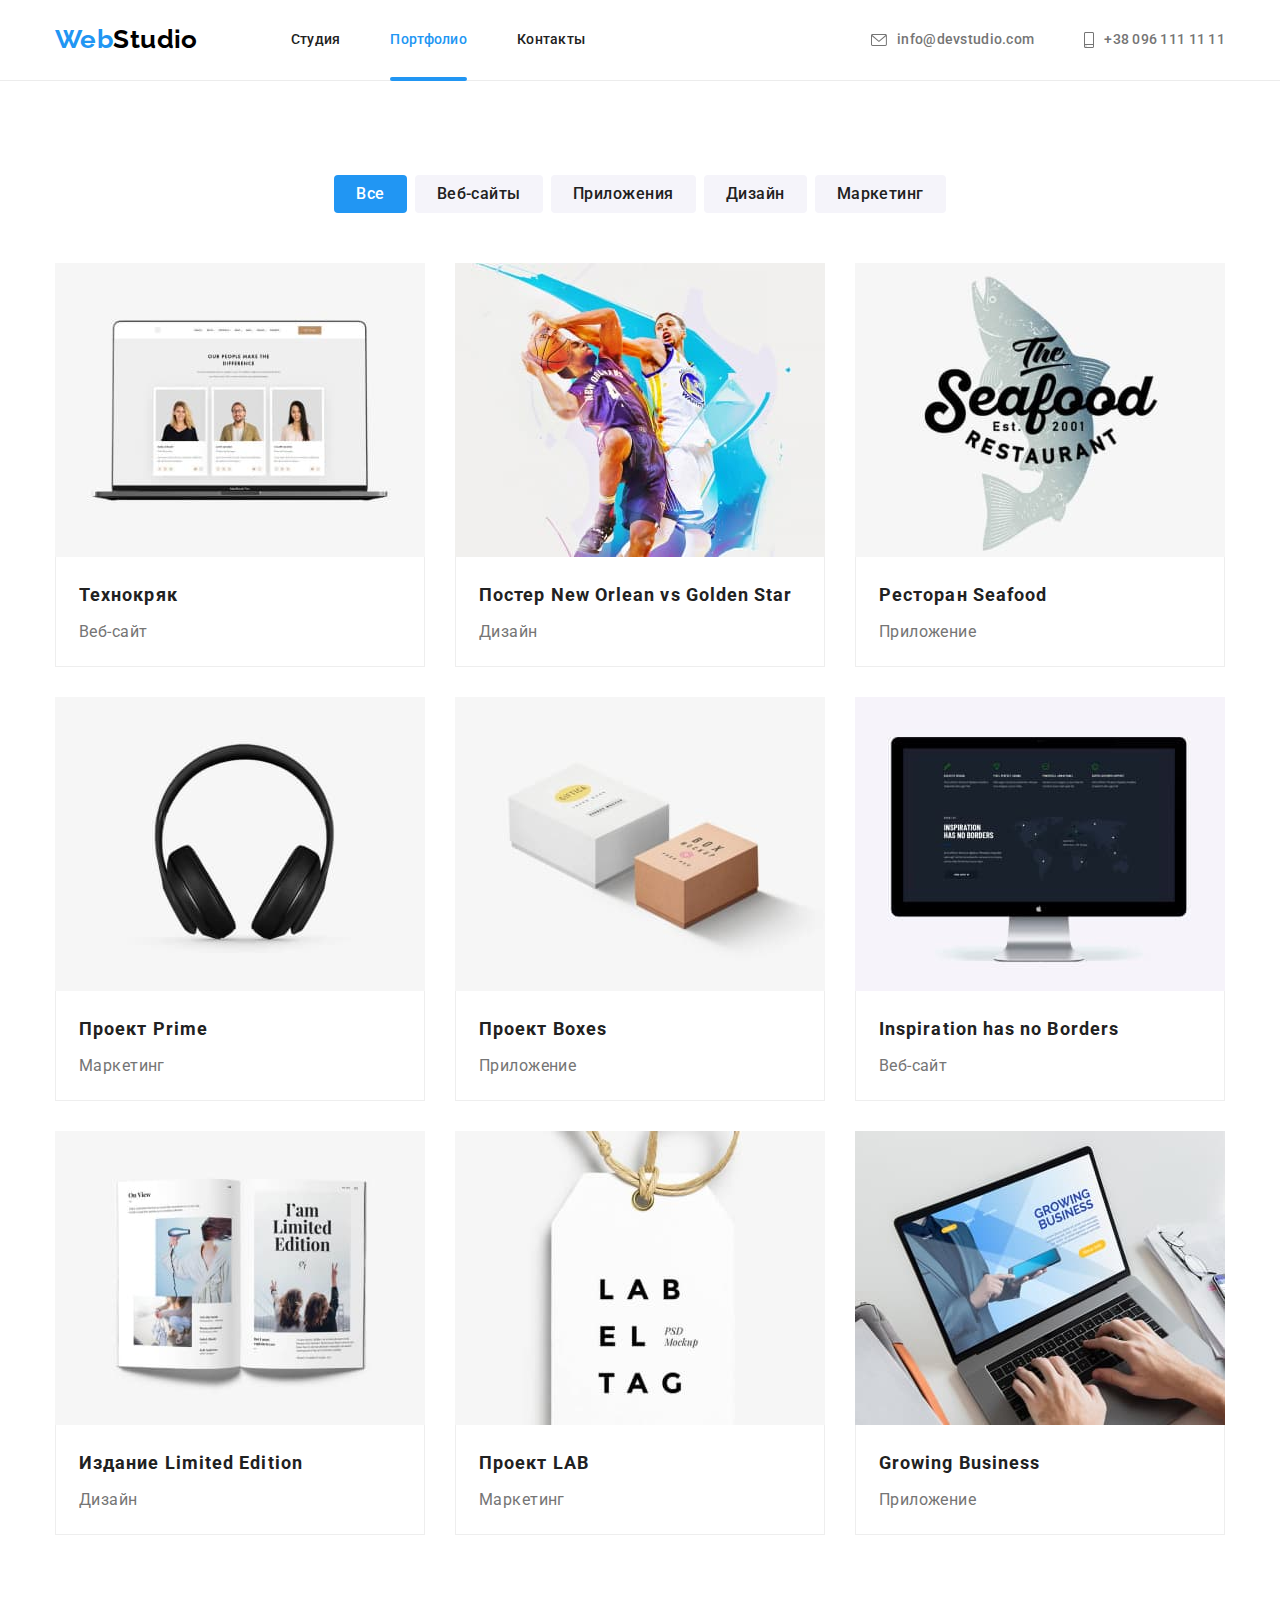
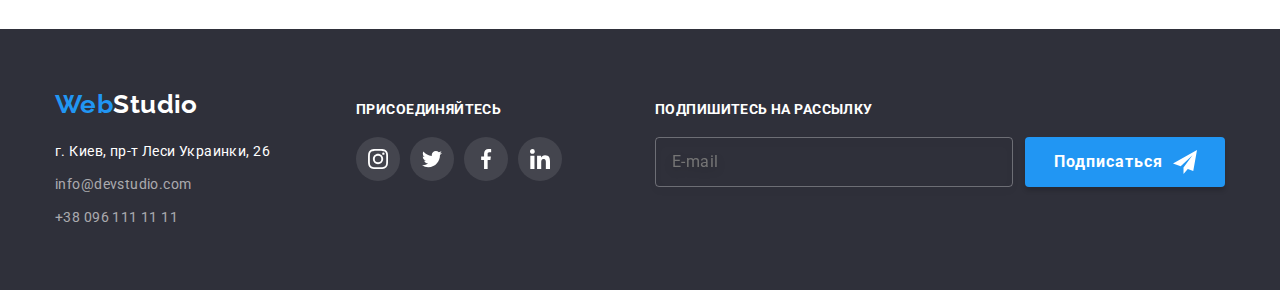
==== portfolio.html @ be706dfa "Initial commit" ====
<!DOCTYPE html>
<html lang="ru">
  <head>
    <meta charset="UTF-8" />
    <meta http-equiv="X-UA-Compatible" content="IE=edge" />
    <meta name="viewport" content="width=device-width, initial-scale=1.0" />
    <title>Портфолио</title>
    <link
      rel="stylesheet"
      href="https://fonts.googleapis.com/css2?family=Raleway:wght@700&family=Roboto:wght@400;500;700;900&display=swap"
    />
    <link
      rel="stylesheet"
      href="https://cdnjs.cloudflare.com/ajax/libs/modern-normalize/1.1.0/modern-normalize.min.css"
    />
    <link rel="stylesheet" href="./css/styles.css" />
  </head>

  <body>
    <header class="page-header">
      <div class="container">
        <nav>
          <a class="logo link" href="./index.html"
            >Web<span class="accent">Studio</span></a
          >
          <ul class="site-nav list">
            <li class="item">
              <a class="link" href="./index.html">Студия</a>
            </li>
            <li class="item">
              <a class="link current" href="./portfolio.html">Портфолио</a>
            </li>
            <li class="item">
              <a class="link" href="">Контакты</a>
            </li>
          </ul>
        </nav>
        <ul class="auth-nav list">
          <li class="item">
            <a class="link" href="mailto:info@devstudio.com">
              <svg class="icon-envelope" width="16" height="12">
                <use href="./images/sprite.svg#icon-envelope"></use>
              </svg>
              info@devstudio.com
            </a>
          </li>
          <li class="item">
            <a class="link" href="tel:+380961111111">
              <svg class="icon-smartphone" width="10" height="16">
                <use href="./images/sprite.svg#icon-smartphone"></use>
              </svg>
              +38 096 111 11 11
            </a>
          </li>
        </ul>
      </div>
    </header>

    <main class="portfolio">
      <section class="section">
        <div class="container">
          <h1 class="visually-hidden">Наши работы</h1>
          <ul class="portfolio-nav list">
            <li class="item">
              <button class="portfolio-nav-button see" type="button">
                Все
              </button>
            </li>
            <li class="item">
              <button class="portfolio-nav-button" type="button">
                Веб-сайты
              </button>
            </li>
            <li class="item">
              <button class="portfolio-nav-button" type="button">
                Приложения
              </button>
            </li>
            <li class="item">
              <button class="portfolio-nav-button" type="button">Дизайн</button>
            </li>
            <li class="item">
              <button class="portfolio-nav-button" type="button">
                Маркетинг
              </button>
            </li>
          </ul>
          <ul class="works list">
            <li class="item">
              <a class="link" href="">
                <div class="works-thumb">
                  <img
                    src="./images/img3.1.jpg"
                    alt="изображение макбука с красиво оформленным веб-сайтом на экране"
                    width="370"
                  />
                  <p class="works-overlay">
                    Ресурс предлагает комплексные предложения с разным уровнем
                    функционала и сервисов. Все это позволит посетителю получить
                    исчерпывающие сведения о компании или частном лице.
                  </p>
                </div>
                <div class="signature">
                  <h3 class="title">Технокряк</h3>
                  <p class="kind-of">Веб-сайт</p>
                </div>
              </a>
            </li>
            <li class="item">
              <a class="link" href="">
                <div class="works-thumb">
                  <img
                    src="./images/img3.2.jpg"
                    alt="изображение постера с баскетболистами, которые в прыжке борются за мяч"
                    width="370"
                  />
                  <p class="works-overlay">
                    Ресурс предлагает комплексные предложения с разным уровнем
                    функционала и сервисов. Все это позволит посетителю получить
                    исчерпывающие сведения о компании или частном лице.
                  </p>
                </div>
                <div class="signature">
                  <h3 class="title">Постер New Orlean vs Golden Star</h3>
                  <p class="kind-of">Дизайн</p>
                </div>
              </a>
            </li>
            <li class="item">
              <a class="link" href="">
                <div class="works-thumb">
                  <img
                    src="./images/img3.3.jpg"
                    alt="изображение красивой надписи c названием ресторана на фоне большой рыбы"
                    width="370"
                  />
                  <p class="works-overlay">
                    Ресурс предлагает комплексные предложения с разным уровнем
                    функционала и сервисов. Все это позволит посетителю получить
                    исчерпывающие сведения о компании или частном лице.
                  </p>
                </div>
                <div class="signature">
                  <h3 class="title">Ресторан Seafood</h3>
                  <p class="kind-of">Приложение</p>
                </div>
              </a>
            </li>
            <li class="item">
              <a class="link" href="">
                <div class="works-thumb">
                  <img
                    src="./images/img3.4.jpg"
                    alt="изображение наушников закрытого типа"
                    width="370"
                  />
                  <p class="works-overlay">
                    Ресурс предлагает комплексные предложения с разным уровнем
                    функционала и сервисов. Все это позволит посетителю получить
                    исчерпывающие сведения о компании или частном лице.
                  </p>
                </div>
                <div class="signature">
                  <h3 class="title">Проект Prime</h3>
                  <p class="kind-of">Маркетинг</p>
                </div>
              </a>
            </li>
            <li class="item">
              <a class="link" href="">
                <div class="works-thumb">
                  <img
                    src="./images/img3.5.jpg"
                    alt="изображение двух картонных коробок разной формы и цвета"
                    width="370"
                  />
                  <p class="works-overlay">
                    Ресурс предлагает комплексные предложения с разным уровнем
                    функционала и сервисов. Все это позволит посетителю получить
                    исчерпывающие сведения о компании или частном лице.
                  </p>
                </div>
                <div class="signature">
                  <h3 class="title">Проект Boxes</h3>
                  <p class="kind-of">Приложение</p>
                </div>
              </a>
            </li>
            <li class="item">
              <a class="link" href="">
                <div class="works-thumb">
                  <img
                    src="./images/img3.6.jpg"
                    alt="изображение красиво оформленного сайта на экране эппл ай мак"
                    width="370"
                  />
                  <p class="works-overlay">
                    Ресурс предлагает комплексные предложения с разным уровнем
                    функционала и сервисов. Все это позволит посетителю получить
                    исчерпывающие сведения о компании или частном лице.
                  </p>
                </div>
                <div class="signature">
                  <h3 class="title">Inspiration has no Borders</h3>
                  <p class="kind-of">Веб-сайт</p>
                </div>
              </a>
            </li>
            <li class="item">
              <a class="link" href="">
                <div class="works-thumb">
                  <img
                    src="./images/img3.7.jpg"
                    alt="изображение красиво свёрстанного журнала в развороте, с фотогравиями и статьями"
                    width="370"
                  />
                  <p class="works-overlay">
                    Ресурс предлагает комплексные предложения с разным уровнем
                    функционала и сервисов. Все это позволит посетителю получить
                    исчерпывающие сведения о компании или частном лице.
                  </p>
                </div>
                <div class="signature">
                  <h3 class="title">Издание Limited Edition</h3>
                  <p class="kind-of">Дизайн</p>
                </div>
              </a>
            </li>
            <li class="item">
              <a class="link" href="">
                <div class="works-thumb">
                  <img
                    src="./images/img3.8.jpg"
                    alt="изображение бирки с надписью на английском Лаб эль таг"
                    width="370"
                  />
                  <p class="works-overlay">
                    Ресурс предлагает комплексные предложения с разным уровнем
                    функционала и сервисов. Все это позволит посетителю получить
                    исчерпывающие сведения о компании или частном лице.
                  </p>
                </div>
                <div class="signature">
                  <h3 class="title">Проект LAB</h3>
                  <p class="kind-of">Маркетинг</p>
                </div>
              </a>
            </li>
            <li class="item">
              <a class="link" href="">
                <div class="works-thumb">
                  <img
                    src="./images/img3.9.jpg"
                    alt="изображение экрана ноутбука на котором открыт сайт приложения. Название которого на английском-Гроувин бизнесс"
                    width="370"
                  />
                  <p class="works-overlay">
                    Ресурс предлагает комплексные предложения с разным уровнем
                    функционала и сервисов. Все это позволит посетителю получить
                    исчерпывающие сведения о компании или частном лице.
                  </p>
                </div>
                <div class="signature">
                  <h3 class="title">Growing Business</h3>
                  <p class="kind-of">Приложение</p>
                </div>
              </a>
            </li>
          </ul>
        </div>
      </section>
    </main>

    <footer class="page-footer">
      <div class="container">
        <div class="footer-adress-container">
          <a class="logo link" href="./index.html"
            >Web<span class="accent">Studio</span></a
          >
          <address>
            <ul class="list address-links">
              <li class="item">
                <a
                  class="link googlmaps"
                  href="https://goo.gl/maps/piqngm7oDQpEDh6u6"
                  target="_blank"
                  rel="noopener nofollow noreferrer"
                  >г. Киев, пр-т Леси Украинки, 26</a
                >
              </li>
              <li class="item">
                <a class="link contacts" href="mailto:info@devstudio.com"
                  >info@devstudio.com</a
                >
              </li>
              <li class="item">
                <a class="link contacts" href="tel:+380961111111"
                  >+38 096 111 11 11</a
                >
              </li>
            </ul>
          </address>
        </div>
        <div class="footer-join-container">
          <h2 class="title">присоединяйтесь</h2>
          <ul class="social-link list">
            <li>
              <a class="link" href="#" aria-label="instagramm link">
                <svg class="icon" width="20" height="20">
                  <use href="./images/sprite.svg#icon-instagram"></use>
                </svg>
              </a>
            </li>
            <li>
              <a class="link" href="#" aria-label="twitter-link">
                <svg class="icon" width="20" height="20">
                  <use href="./images/sprite.svg#icon-twitter"></use>
                </svg>
              </a>
            </li>
            <li>
              <a class="link" href="#" aria-label="facebook link">
                <svg class="icon" width="20" height="20">
                  <use href="./images/sprite.svg#icon-facebook"></use>
                </svg>
              </a>
            </li>
            <li>
              <a class="link" href="#" aria-label="linkedin link">
                <svg class="icon" width="20" height="20">
                  <use href="./images/sprite.svg#icon-linkedin"></use>
                </svg>
              </a>
            </li>
          </ul>
        </div>
        <form class="footer-subscribe-form js-subscribe-form">
          <label class="form-label">
            <input
              class="form-input"
              type="email"
              name="mail"
              placeholder="E-mail"
              autocomplete="on"
            />Подпишитесь на рассылку</label
          >

          <button class="footer-subscribe-button" type="submit">
            Подписаться
            <svg class="icon" width="24" height="24">
              <use href="./images/sprite.svg#icon-send"></use>
            </svg>
          </button>
        </form>
      </div>
    </footer>
  </body>
</html>
---- css/styles.css ----
:root {
  --animation-works-overlay: transform 250ms cubic-bezier(0.4, 0, 0.2, 1),
    opacity 250ms cubic-bezier(0.4, 0, 0.2, 1);
  --transition-duration: 250ms;
  --transition-duration-modal: 950ms;
  --transition-timing-function: cubic-bezier(0.4, 0, 0.2, 1);

  --primary-bg-color: #ffffff;
  --footer-bg-color: #2f303a;
  --footer-logo-accent-color: #ffffff;
  --footer-social-link-color: rgba(255, 255, 255, 0.1);
  --advantages-icon-bg-color: #f5f4fa;
  --section-team-bg-color: #f5f4fa;
  --hero-bg-color: #2f303a;
  --hero-title-color: #ffffff;
  --button-active-text-color: #ffffff;
  --primary-text-color: #757575;
  --title-text-color: #212121;
  --accent-blue-color: #2196f3;
  --accent-black-color: #000000;
  --address-links-color: rgba(255, 255, 255, 0.6);
  --portfolio-button-bg-color: #f5f4fa;
  --header-border-color: #ececec;
  --signature-works-border-color: #eeeeee;
  --icon-color: #afb1b8;
  --backdrop-bg-color: rgba(0, 0, 0, 0.2);
  --works-overlay-bg-color: rgba(33, 150, 243, 0.9);
  --placeholder-color: rgba(117, 117, 117, 0.5);
}

html {
  box-sizing: border-box;
}

h1,
h2,
h3,
h4,
h5,
h6,
p {
  margin-top: 0px;
}

p {
  margin-bottom: 0px;
}

.list {
  padding: 0px;
  margin: 0px;

  list-style: none;
}

.link {
  text-decoration: none;
  color: inherit;
}

img {
  display: block;
  max-width: 100%;
  height: auto;
}

address {
  font-style: normal;
}

body {
  background-color: var(--primary-bg-color);
  color: var(--primary-text-color);

  font-family: "Roboto", sans-serif;
  font-size: 14px;
  line-height: 1.71;
  letter-spacing: 0.03em;
}

.section {
  padding-top: 94px;
  padding-bottom: 94px;
}

button {
  font: inherit;
  border: none;

  cursor: pointer;
}

.visually-hidden {
  position: absolute;
  width: 1px;
  height: 1px;
  margin: -1px;
  border: 0;
  padding: 0;
  white-space: nowrap;
  clip-path: inset(100%);
  clip: rect(0 0 0 0);
  overflow: hidden;
}

.container {
  width: 1200px;
  padding: 0px 15px;
  margin-left: auto;
  margin-right: auto;
}

.page-header {
  width: 100%;
  background-color: var(--primary-bg-color);
  border-bottom: 1px solid var(--header-border-color);
}

.page-header .container {
  display: flex;
  align-items: center;
  justify-content: space-between;
}

.page-header nav {
  display: flex;
  align-items: center;
}

.logo {
  color: var(--accent-blue-color);
  font-family: "Raleway", sans-serif;
  font-weight: 700;
  font-size: 26px;
  line-height: 1.2;
}

.page-header .logo {
  margin-right: 93px;
  padding-top: 24px;
  padding-bottom: 25px;
}

.page-header .logo .accent {
  color: var(--accent-black-color);
}

.page-header .site-nav {
  display: flex;
}

.site-nav .item + .item {
  margin-left: 50px;
}

.site-nav .link,
.auth-nav .link {
  padding-top: 32px;
  padding-bottom: 32px;

  color: var(--title-text-color);
  font-weight: 500;
  line-height: 1.14;
  letter-spacing: 0.02em;

  transition-property: color;
  transition-duration: var(--transition-duration);
  transition-timing-function: var(--transition-timing-function);
}

.site-nav .link:hover,
.site-nav .link:focus,
.auth-nav .link:hover,
.auth-nav .link:focus {
  color: var(--accent-blue-color);
}

.site-nav .link.current {
  position: relative;

  color: var(--accent-blue-color);
}

.site-nav .link.current::after {
  content: "";

  position: absolute;

  display: block;
  width: 100%;
  height: 4px;
  bottom: -1px;

  border-radius: 2px;
  background-color: var(--accent-blue-color);

  transform: translateY(1px);
}
.auth-nav {
  display: flex;
}

.auth-nav .item + .item {
  margin-left: 50px;
}

.auth-nav .link {
  display: flex;
  gap: 10px;
  align-items: center;
  color: var(--primary-text-color);
}

.auth-nav .icon-envelope,
.auth-nav .icon-smartphone {
  fill: currentColor;
}

.page-footer {
  padding: 60px 0px;

  background-color: var(--footer-bg-color);
}

.page-footer .container {
  position: relative;
  display: flex;
}

.footer-adress-container {
  width: 231px;
  margin-right: 70px;
}

.page-footer .logo {
  display: inline-block;
  margin-bottom: 20px;
}

.page-footer .logo .accent {
  color: var(--footer-logo-accent-color);
}

.address-links .link {
  color: var(--address-links-color);
  font-style: normal;

  transition-property: color;
  transition-duration: var(--transition-duration);
  transition-timing-function: var(--transition-timing-function);
}

.link.contacts:hover,
.link.contacts:focus {
  color: var(--accent-blue-color);
}

.address-links .item + .item {
  margin-top: 9px;
}

.link.googlmaps {
  color: var(--footer-logo-accent-color);
}

.footer-join-container .title {
  margin-top: 12px;
  margin-bottom: 20px;

  font-size: 14px;
  line-height: calc(16 / 14);
  text-transform: uppercase;

  color: var(--footer-logo-accent-color);
}
.footer-join-container .social-link {
  display: flex;
  gap: 10px;
}

.footer-join-container .link {
  background-color: var(--footer-social-link-color);

  transition-property: background-color;
  transition-duration: var(--transition-duration);
  transition-timing-function: var(--transition-timing-function);
}

.footer-join-container .link:hover,
.footer-join-container .link:focus {
  background: var(--accent-blue-color);
}

.footer-join-container .link .icon {
  fill: var(--footer-logo-accent-color);
}

.footer-subscribe-form {
  position: absolute;
  top: 12px;
  right: 15px;

  display: flex;
  width: 570px;
  height: 86px;
}

.footer-subscribe-form .form-label {
  position: absolute;
  bottom: 0;
  left: 0;

  display: flex;
  flex-direction: column-reverse;
  gap: 20px;

  width: 358px;

  font-weight: 700;
  font-size: 14px;
  line-height: calc(16 / 14);
  text-transform: uppercase;

  color: var(--primary-bg-color);
}

.footer-subscribe-form .form-input {
  padding-top: 14px;
  padding-bottom: 14px;
  padding-left: 16px;

  display: block;

  font-size: 16px;
  line-height: calc(20 / 16);
  letter-spacing: 0.03em;
  color: rgba(255, 255, 255, 0.6);
  background: transparent;
  border: 1px solid rgba(255, 255, 255, 0.3);
  filter: drop-shadow(0px 4px 4px rgba(0, 0, 0, 0.15));
  border-radius: 4px;
}

.footer-subscribe-button {
  position: absolute;
  bottom: 0;
  right: 0;

  padding-top: 10px;
  padding-bottom: 10px;
  padding-left: 29px;
  padding-right: 62px;
  min-width: 200px;
  min-height: 50px;

  font-weight: 700;
  font-size: 16px;
  line-height: calc(30 / 16);
  letter-spacing: 0.06em;

  color: var(--primary-bg-color);
  background: var(--accent-blue-color);
  box-shadow: 0px 4px 4px rgba(0, 0, 0, 0.15);
  border-radius: 4px;
}

.footer-subscribe-button .icon {
  position: absolute;
  top: 13px;
  right: 28px;
}

.hero {
  max-width: 1600px;
  margin-left: auto;
  margin-right: auto;
  padding-top: 200px;
  padding-bottom: 200px;

  background-color: var(--hero-bg-color);
  background-image: linear-gradient(
      rgba(47, 48, 58, 0.4),
      rgba(47, 48, 58, 0.4)
    ),
    url(../images/Img-bg-hero.jpg);
  background-repeat: no-repeat;
  background-size: cover;
  background-position: center;
}

.hero-title {
  width: 696px;
  margin: 0px auto 30px;

  color: var(--hero-title-color);
  font-weight: 900;
  font-size: 44px;
  line-height: 1.36;
  text-align: center;
  letter-spacing: 0.06em;
  text-transform: uppercase;
}

.hero-button {
  display: block;
  border-radius: 4px;
  padding: 10px 32px;
  margin: 0px auto 0px;
  min-width: 200px;

  background: var(--accent-blue-color);
  color: var(--button-active-text-color);
  font-weight: 700;
  font-size: 16px;
  line-height: 1.88;
  letter-spacing: 0.06em;

  box-shadow: 0px 4px 4px rgba(0, 0, 0, 0.15);
}

.hero-backdrop {
  z-index: 11;
  position: fixed;
  top: 0;
  left: 0;
  width: 100%;
  height: 100%;

  background-color: var(--backdrop-bg-color);

  transition-property: background-color, opacity, visibility;
  transition-duration: var(--transition-duration-modal);
  transition-timing-function: var(--transition-timing-function);
}

.hero-backdrop.is-hidden {
  opacity: 0;
  visibility: hidden;
  pointer-events: none;
}

.hero-modal {
  position: absolute;
  top: 50%;
  left: 50%;

  width: 528px;
  height: 581px;

  background-color: var(--primary-bg-color);
  box-shadow: 0px 1px 3px rgba(0, 0, 0, 0.12), 0px 1px 1px rgba(0, 0, 0, 0.14),
    0px 2px 1px rgba(0, 0, 0, 0.2);
  border-radius: 4px;

  transform: translate(-50%, -50%) scale(1) rotate(0);
  transition-property: transform, background-color;
  transition-duration: var(--transition-duration-modal);
  transition-timing-function: var(--transition-timing-function);
}

.hero-backdrop.is-hidden .hero-modal {
  background-color: transparent;
  transform: translate(-50%, -50%) scale(0.4) rotate(360deg);
}

.hero-data-close-modal {
  position: absolute;
  top: 8px;
  right: 8px;

  display: flex;
  justify-content: center;
  align-items: center;
  width: 30px;
  height: 30px;

  background-color: var(--primary-bg-color);
  border: 1px solid rgba(0, 0, 0, 0.1);
  border-radius: 50%;

  transition-property: color;
  transition-duration: var(--transition-duration);
  transition-timing-function: var(--transition-timing-function);
}

.hero-data-close-modal:hover,
.hero-data-close-modal:focus {
  color: var(--accent-blue-color);
}

.hero-data-close-modal-icon {
  fill: currentColor;
}

.modal-form {
  width: 100%;
  height: 100%;
  padding: 40px;
}

.modal-form .title {
  display: block;
  margin-bottom: 30px;

  font-size: 20px;
  line-height: calc(23 / 20);
  text-align: center;

  color: var(--title-text-color);
}

.modal-form .data-box {
  display: flex;
  flex-direction: column;
  gap: 28px;
}

.modal-form .item {
  position: relative;
}

.modal-form .form-message {
  position: relative;
}

.modal-form .data-box .form-label {
  display: block;
  position: absolute;
  top: 50%;
  left: 42px;

  transform: translateY(-50%);

  transition: transform var(--transition-duration)
    var(--transition-timing-function);

  text-align: start;
}

.modal-form .data-box .form-input:focus + .form-label,
.modal-form .data-box .form-input:not(:placeholder-shown) + .form-label {
  transform: translate(-42px, -38px);
}

.modal-form .form-label.textarea {
  display: block;
  position: absolute;

  transform: translateY(-18px);
}

.modal-form .form-textarea {
  display: block;
  margin-top: 28px;
  margin-bottom: 20px;
  padding: 12px 16px;
  resize: none;
}

.modal-form-data-icon {
  position: absolute;
  top: 50%;
  left: 0;

  transform: translate(15px, -50%);

  transition-property: fill;
  transition-duration: var(--transition-duration);
  transition-timing-function: var(--transition-timing-function);
}

.modal-form .data-box .form-input:focus ~ .modal-form-data-icon {
  fill: var(--accent-blue-color);
}

.modal-form .form-input,
.modal-form .form-textarea {
  display: block;
  width: 100%;
  outline: transparent;
  border: 1px solid rgba(33, 33, 33, 0.2);
  border-radius: 4px;

  transition-property: border;
  transition-duration: var(--transition-duration);
  transition-timing-function: var(--transition-timing-function);
}

.modal-form .form-input:focus,
.modal-form .form-textarea:focus {
  border: 1px solid var(--accent-blue-color);
}

.modal-form .form-input {
  padding-top: 12px;
  padding-bottom: 12px;
  padding-right: 12px;
  padding-left: 42px;
}

.modal-form .form-label {
  font-size: 12px;
  line-height: calc(14 / 12);
  letter-spacing: 0.01em;

  color: var(--primary-text-color);
}

.modal-form .form-textarea::placeholder {
  font-size: 12px;
  line-height: calc(14 / 12);
  letter-spacing: 0.01em;

  color: var(--placeholder-color);
}

.modal-form .agreement {
  display: flex;
  justify-content: center;
  align-items: center;
  margin-top: 20px;
  margin-bottom: 30px;
}

.modal-form .agreement-link-modal {
  color: var(--accent-blue-color);
  text-underline-position: under;
}

.modal-form .agreement .checkbox-icon {
  display: block;
  width: 16px;
  height: 15px;
  margin-right: 7px;

  background-size: contain;
  background-repeat: no-repeat;
  background-position: center;

  border: 2px solid var(--title-text-color);
  border-radius: 2px;
  background-image: url("../images/icon-check.svg");

  transition-property: background-color, border;
  transition-duration: var(--transition-duration);
  transition-timing-function: var(--transition-timing-function);
}

.modal-form .checkbox:checked + .checkbox-icon {
  border-color: transparent;
  background-color: var(--accent-blue-color);
}

.modal-form .modal-send-button {
  display: block;
  margin: auto;

  min-width: 200px;
  min-height: 50px;

  font-weight: 700;
  font-size: 16px;
  line-height: calc(30 / 16);
  letter-spacing: 0.06em;

  color: var(--primary-bg-color);
  background: #188ce8;
  box-shadow: 0px 4px 4px rgba(0, 0, 0, 0.15);
  border-radius: 4px;
}

.section-title {
  margin-bottom: 50px;

  color: var(--title-text-color);

  font-size: 36px;
  line-height: 1.17;
  text-align: center;
}

.title {
  margin-bottom: 10px;
}

.advantages {
  display: flex;
  flex-wrap: wrap;
  gap: 30px;
}

.advantages .item {
  display: flex;
  flex-wrap: wrap;
  flex-basis: calc((100% - 90px) / 4);
}

.advantages .icon-container {
  margin-bottom: 30px;

  display: flex;
  justify-content: center;
  align-items: center;
  width: 100%;
  height: 120px;

  background-color: var(--advantages-icon-bg-color);
}

.advantages .title {
  margin-bottom: 10px;

  font-size: 14px;
  line-height: 1.14;
  text-transform: uppercase;

  color: var(--title-text-color);
}

.section.specialization {
  padding-top: 0px;
}

.specialization .list {
  display: flex;
}

.specialization .item + .item {
  margin-left: 30px;
}

.thumb {
  position: relative;
}

.specialization .title {
  position: absolute;
  bottom: 0;

  width: 100%;
  height: 70px;
  margin-bottom: 0;
  display: flex;
  justify-content: center;
  align-items: center;

  font-size: 14px;
  line-height: calc(16 / 14);
  text-align: center;
  text-transform: uppercase;

  color: var(--primary-bg-color);
  background: rgba(47, 48, 58, 0.8);
}

.section.team {
  background-color: var(--section-team-bg-color);
}

.team .list {
  display: flex;
}

.team .item {
  padding-bottom: 30px;

  display: flex;
  flex-wrap: wrap;
  flex-basis: calc((100% - 90px) / 4);
  flex-direction: column;
  justify-content: start;
  align-items: center;

  background-color: var(--primary-bg-color);
  border-radius: 0px 0px 4px 4px;
  box-shadow: 0px 1px 3px rgba(0, 0, 0, 0.12), 0px 1px 1px rgba(0, 0, 0, 0.14),
    0px 2px 1px rgba(0, 0, 0, 0.2);
}

.team .item + .item {
  margin-left: 30px;
}

.team img {
  padding-bottom: 30px;
}

.team .title {
  color: var(--title-text-color);
  font-weight: 500;
}

.team .title,
.team .position {
  font-size: 16px;
  line-height: 1.19;
  text-align: center;
}

.team .social-link {
  margin-top: 16px;

  flex-wrap: wrap;
  gap: 10px;
}

.social-link .link {
  display: flex;
  flex-wrap: wrap;
  justify-content: center;
  align-items: center;
  width: 44px;
  height: 44px;

  border-radius: 50%;

  transition-property: background-color, color;
  transition-duration: var(--transition-duration);
  transition-timing-function: var(--transition-timing-function);
}

.team .icon {
  fill: var(--icon-color);
}

.team .social-link .link:hover,
.team .social-link .link:focus {
  background-color: var(--accent-blue-color);
  color: var(--primary-bg-color);
}

.team .icon {
  fill: currentColor;
}

.clients {
  margin-right: auto;
  margin-left: auto;

  display: flex;
  justify-content: space-between;
}

.clients .link {
  width: 170px;
  height: 92px;

  display: flex;
  flex-wrap: wrap;
  justify-content: center;
  align-items: center;

  border: 1px solid var(--icon-color);
  border-radius: 4px;

  transition-property: color, border;
  transition-duration: var(--transition-duration);
  transition-timing-function: var(--transition-timing-function);
}

.clients .link:hover,
.clients .link:focus {
  color: var(--accent-blue-color);
  border: 1px solid var(--accent-blue-color);
}

.clients .icon {
  fill: var(--icon-color);
}

.clients .icon {
  fill: currentColor;
}

.portfolio-nav.list {
  display: flex;
  justify-content: center;
  margin-bottom: 50px;
}

.portfolio-nav .item:not(:last-child) {
  margin-right: 8px;
}

.portfolio-nav-button {
  padding: 6px 22px;
  border-radius: 4px;

  background: var(--portfolio-button-bg-color);
  color: var(--title-text-color);
  font-weight: 500;
  font-size: 16px;
  line-height: 1.62;
  text-align: center;
  letter-spacing: 0.03em;

  transition-property: background-color, color, box-shadow;
  transition-duration: var(--transition-duration);
  transition-timing-function: var(--transition-timing-function);
}

.portfolio-nav-button:hover,
.portfolio-nav-button:focus {
  background-color: var(--accent-blue-color);
  color: var(--button-active-text-color);
  box-shadow: 0px 3px 1px rgba(0, 0, 0, 0.1), 0px 1px 2px rgba(0, 0, 0, 0.08),
    0px 2px 2px rgba(0, 0, 0, 0.12);
}

.portfolio-nav-button.see {
  background: var(--accent-blue-color);
  color: var(--button-active-text-color);
}

.works {
  display: flex;
  flex-wrap: wrap;
  gap: 30px;
}

.works .item {
  flex-basis: calc((100% - 60px) / 3);

  transition-property: box-shadow;
  transition-duration: var(--transition-duration);
  transition-timing-function: var(--transition-timing-function);
}

.works .item:hover,
.works .item:focus {
  box-shadow: 0px 1px 1px rgba(0, 0, 0, 0.12), 0px 4px 4px rgba(0, 0, 0, 0.06),
    1px 4px 6px rgba(0, 0, 0, 0.16);
}

.works .signature {
  padding-top: 20px;
  padding-bottom: 19px;
  padding-left: 23px;
  padding-right: 23px;
  border-right: 1px solid var(--signature-works-border-color);
  border-left: 1px solid var(--signature-works-border-color);
  border-bottom: 1px solid var(--signature-works-border-color);
}

.works .title {
  margin-bottom: 4px;

  color: var(--title-text-color);
  font-size: 18px;
  line-height: 2;
  letter-spacing: 0.06em;
}

.works .kind-of {
  color: var(--primary-text-color);
  font-weight: 400;
  font-size: 16px;
  line-height: 1.88;
}

.works-thumb {
  position: relative;
  overflow: hidden;
}
.works-overlay {
  position: absolute;
  bottom: 0;
  left: 0;
  transform: translateY(100%);
  opacity: 0;

  padding: 63px 24px;
  width: 100%;
  height: 100%;

  font-size: 18px;
  line-height: calc(28 / 18);

  color: var(--primary-bg-color);
  background-color: var(--works-overlay-bg-color);

  transition: var(--animation-works-overlay);
}

.works .item:hover .works-overlay,
.works .item:focus .works-overlay {
  transform: translateY(0);
  opacity: 1;
}
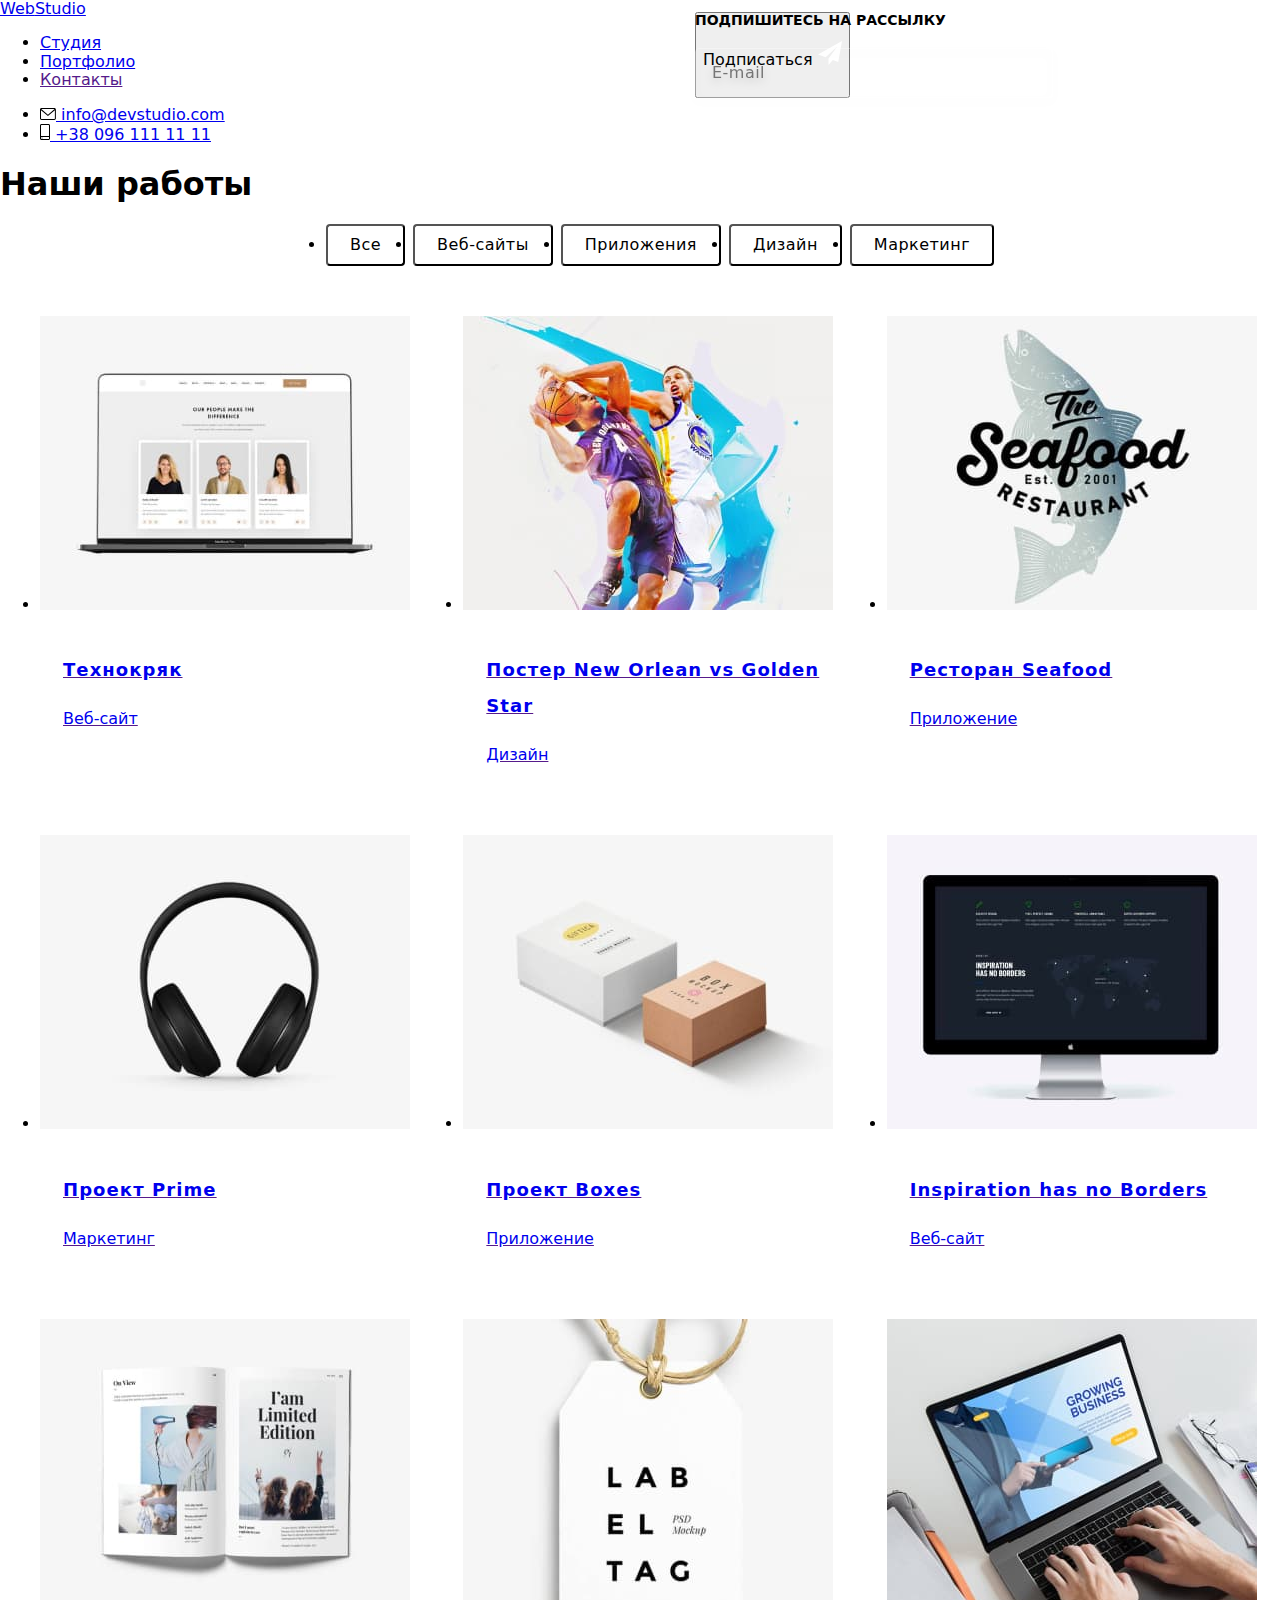
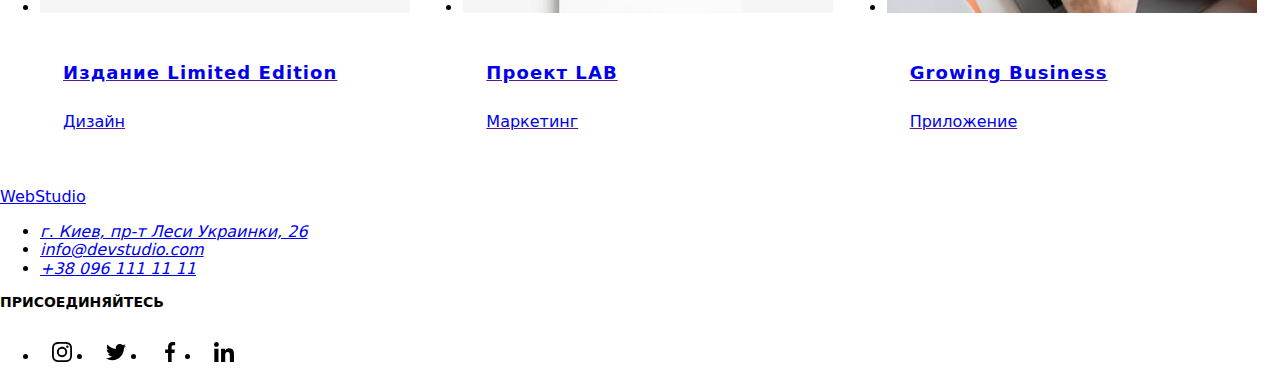
==== commit c2221110: "Промежуточный вариант. Перевёл в scss до блока адреса в футере включительно" ====
--- a/portfolio.html
+++ b/portfolio.html
@@ -18,35 +18,39 @@
 
   <body>
     <header class="page-header">
-      <div class="container">
-        <nav>
-          <a class="logo link" href="./index.html"
-            >Web<span class="accent">Studio</span></a
+      <div class="container page-header__container">
+        <nav class="page-header-nav">
+          <a class="logo page-header__logo link" href="./index.html"
+            >Web<span class="page-header__logo--accent">Studio</span></a
           >
-          <ul class="site-nav list">
-            <li class="item">
-              <a class="link" href="./index.html">Студия</a>
-            </li>
-            <li class="item">
-              <a class="link current" href="./portfolio.html">Портфолио</a>
-            </li>
-            <li class="item">
-              <a class="link" href="">Контакты</a>
+          <ul class="main-nav list">
+            <li>
+              <a class="main-nav__link link" href="./index.html">Студия</a>
+            </li>
+            <li>
+              <a
+                class="main-nav__link main-nav__link--current link"
+                href="./portfolio.html"
+                >Портфолио</a
+              >
+            </li>
+            <li>
+              <a class="main-nav__link link" href="">Контакты</a>
             </li>
           </ul>
         </nav>
         <ul class="auth-nav list">
-          <li class="item">
-            <a class="link" href="mailto:info@devstudio.com">
-              <svg class="icon-envelope" width="16" height="12">
+          <li>
+            <a class="auth-nav__link link" href="mailto:info@devstudio.com">
+              <svg class="auth-nav__icon-envelope" width="16" height="12">
                 <use href="./images/sprite.svg#icon-envelope"></use>
               </svg>
               info@devstudio.com
             </a>
           </li>
-          <li class="item">
-            <a class="link" href="tel:+380961111111">
-              <svg class="icon-smartphone" width="10" height="16">
+          <li>
+            <a class="auth-nav__link link" href="tel:+380961111111">
+              <svg class="auth-nav__icon-smartphone" width="10" height="16">
                 <use href="./images/sprite.svg#icon-smartphone"></use>
               </svg>
               +38 096 111 11 11
@@ -347,7 +351,7 @@
 
           <button class="footer-subscribe-button" type="submit">
             Подписаться
-            <svg class="icon" width="24" height="24">
+            <svg class="footer-subscribe-button__icon" width="24" height="24">
               <use href="./images/sprite.svg#icon-send"></use>
             </svg>
           </button>
--- a/css/styles.css
+++ b/css/styles.css
@@ -1,4 +1,5 @@
-:root {
+/* @import "./utils/variables"; */
+/* :root {
   --animation-works-overlay: transform 250ms cubic-bezier(0.4, 0, 0.2, 1),
     opacity 250ms cubic-bezier(0.4, 0, 0.2, 1);
   --transition-duration: 250ms;
@@ -26,9 +27,11 @@
   --backdrop-bg-color: rgba(0, 0, 0, 0.2);
   --works-overlay-bg-color: rgba(33, 150, 243, 0.9);
   --placeholder-color: rgba(117, 117, 117, 0.5);
-}
-
-html {
+} */
+/* @import "./utils/variables"; */
+
+/* @import "./base/reset"; */
+/* html {
   box-sizing: border-box;
 }
 
@@ -66,9 +69,18 @@
 
 address {
   font-style: normal;
-}
-
-body {
+} 
+
+button {
+  font: inherit;
+  border: none;
+
+  cursor: pointer;
+}*/
+/* @import "./base/reset"; */
+
+/* @import "./base/common"; */
+/* body {
   background-color: var(--primary-bg-color);
   color: var(--primary-text-color);
 
@@ -76,21 +88,11 @@
   font-size: 14px;
   line-height: 1.71;
   letter-spacing: 0.03em;
-}
-
-.section {
-  padding-top: 94px;
-  padding-bottom: 94px;
-}
-
-button {
-  font: inherit;
-  border: none;
-
-  cursor: pointer;
-}
-
-.visually-hidden {
+} */
+/* @import "./base/common"; */
+
+/* @import "./utils/visually-hidden"; */
+/* .visually-hidden {
   position: absolute;
   width: 1px;
   height: 1px;
@@ -101,60 +103,72 @@
   clip-path: inset(100%);
   clip: rect(0 0 0 0);
   overflow: hidden;
-}
-
-.container {
+} */
+/* @import "./utils/visually-hidden"; */
+
+/* @import "./components/section"; */
+/* .section {
+  padding-top: 94px;
+  padding-bottom: 94px;
+}
+/* @import "./components/section"; */
+
+/* @import "./components/container"; */
+/* .container {
   width: 1200px;
   padding: 0px 15px;
   margin-left: auto;
   margin-right: auto;
-}
-
-.page-header {
-  width: 100%;
-  background-color: var(--primary-bg-color);
-  border-bottom: 1px solid var(--header-border-color);
-}
-
-.page-header .container {
-  display: flex;
-  align-items: center;
-  justify-content: space-between;
-}
-
-.page-header nav {
-  display: flex;
-  align-items: center;
-}
-
-.logo {
+} */
+/* @import "./components/container"; */
+
+/* @import "./components/logo"; */
+/* .logo {
   color: var(--accent-blue-color);
   font-family: "Raleway", sans-serif;
   font-weight: 700;
   font-size: 26px;
   line-height: 1.2;
-}
-
-.page-header .logo {
+} */
+/* @import "./components/logo"; */
+
+/* @import "./layouts/header"; */
+/* .header {
+  width: 100%;
+  background-color: var(--primary-bg-color);
+  border-bottom: 1px solid var(--header-border-color);
+}
+
+.header__container {
+  display: flex;
+  align-items: center;
+  justify-content: space-between;
+}
+
+.header-nav {
+  display: flex;
+  align-items: center;
+}
+
+.header__logo {
   margin-right: 93px;
   padding-top: 24px;
   padding-bottom: 25px;
 }
 
-.page-header .logo .accent {
+.header__logo--accent {
   color: var(--accent-black-color);
-}
-
-.page-header .site-nav {
-  display: flex;
-}
-
-.site-nav .item + .item {
-  margin-left: 50px;
-}
-
-.site-nav .link,
-.auth-nav .link {
+} */
+/* @import "./layouts/header"; */
+
+/* @import "./components/main-nav"; */
+/* .main-nav {
+  display: flex;
+  gap: 50px;
+}
+
+.main-nav__link,
+.auth-nav__link {
   padding-top: 32px;
   padding-bottom: 32px;
 
@@ -168,20 +182,20 @@
   transition-timing-function: var(--transition-timing-function);
 }
 
-.site-nav .link:hover,
-.site-nav .link:focus,
+.main-nav .link:hover,
+.main-nav .link:focus,
 .auth-nav .link:hover,
 .auth-nav .link:focus {
   color: var(--accent-blue-color);
 }
 
-.site-nav .link.current {
+.main-nav .link.current {
   position: relative;
 
   color: var(--accent-blue-color);
 }
 
-.site-nav .link.current::after {
+.main-nav .link.current::after {
   content: "";
 
   position: absolute;
@@ -195,53 +209,69 @@
   background-color: var(--accent-blue-color);
 
   transform: translateY(1px);
-}
-.auth-nav {
-  display: flex;
-}
-
-.auth-nav .item + .item {
-  margin-left: 50px;
-}
-
-.auth-nav .link {
+} */
+/* @import "./components/main-nav"; */
+
+/* @import "./components/auth-nav"; */
+/* .auth-nav {
+  display: flex;
+  gap: 50px;
+}
+
+.auth-nav__link {
   display: flex;
   gap: 10px;
   align-items: center;
   color: var(--primary-text-color);
 }
 
-.auth-nav .icon-envelope,
-.auth-nav .icon-smartphone {
+.auth-nav__icon-envelope,
+.auth-nav__icon-smartphone {
   fill: currentColor;
-}
-
-.page-footer {
+} */
+/* @import "./components/auth-nav"; */
+
+.footer {
   padding: 60px 0px;
 
   background-color: var(--footer-bg-color);
 }
 
-.page-footer .container {
+.footer__container {
   position: relative;
   display: flex;
 }
 
-.footer-adress-container {
+.footer__adress-container {
   width: 231px;
   margin-right: 70px;
 }
 
-.page-footer .logo {
+.footer__logo {
   display: inline-block;
   margin-bottom: 20px;
 }
 
-.page-footer .logo .accent {
+.footer__logo--accent {
   color: var(--footer-logo-accent-color);
 }
 
-.address-links .link {
+/* @import "./components/address"; */
+/* .address {
+  display: flex;
+  gap: 9px;
+}
+
+.address__googlmaps {
+  color: var(--footer-logo-accent-color);
+  font-style: normal;
+
+  transition-property: color;
+  transition-duration: var(--transition-duration);
+  transition-timing-function: var(--transition-timing-function);
+}
+
+.address__contacts {
   color: var(--address-links-color);
   font-style: normal;
 
@@ -250,18 +280,11 @@
   transition-timing-function: var(--transition-timing-function);
 }
 
-.link.contacts:hover,
-.link.contacts:focus {
+.address__contacts:hover,
+.address__contacts:focus {
   color: var(--accent-blue-color);
-}
-
-.address-links .item + .item {
-  margin-top: 9px;
-}
-
-.link.googlmaps {
-  color: var(--footer-logo-accent-color);
-}
+} */
+/* @import "./components/address"; */
 
 .footer-join-container .title {
   margin-top: 12px;
@@ -341,7 +364,8 @@
   border-radius: 4px;
 }
 
-.footer-subscribe-button {
+/* @import "./components/buttons"; */
+/* .footer-subscribe-button {
   position: absolute;
   bottom: 0;
   right: 0;
@@ -368,7 +392,8 @@
   position: absolute;
   top: 13px;
   right: 28px;
-}
+} */
+/* @import "./components/buttons"; */
 
 .hero {
   max-width: 1600px;
@@ -401,7 +426,8 @@
   text-transform: uppercase;
 }
 
-.hero-button {
+/* @import "./components/buttons"; */
+/* .hero-button {
   display: block;
   border-radius: 4px;
   padding: 10px 32px;
@@ -416,7 +442,8 @@
   letter-spacing: 0.06em;
 
   box-shadow: 0px 4px 4px rgba(0, 0, 0, 0.15);
-}
+} */
+/* @import "./components/buttons"; */
 
 .hero-backdrop {
   z-index: 11;
@@ -463,7 +490,8 @@
   transform: translate(-50%, -50%) scale(0.4) rotate(360deg);
 }
 
-.hero-data-close-modal {
+/* @import "./components/buttons"; */
+/* .hero-data-close-modal-button {
   position: absolute;
   top: 8px;
   right: 8px;
@@ -483,14 +511,15 @@
   transition-timing-function: var(--transition-timing-function);
 }
 
-.hero-data-close-modal:hover,
-.hero-data-close-modal:focus {
+.hero-data-close-modal-button:hover,
+.hero-data-close-modal-button:focus {
   color: var(--accent-blue-color);
 }
 
-.hero-data-close-modal-icon {
+.hero-data-close-modal__icon {
   fill: currentColor;
-}
+} */
+/* @import "./components/buttons"; */
 
 .modal-form {
   width: 100%;
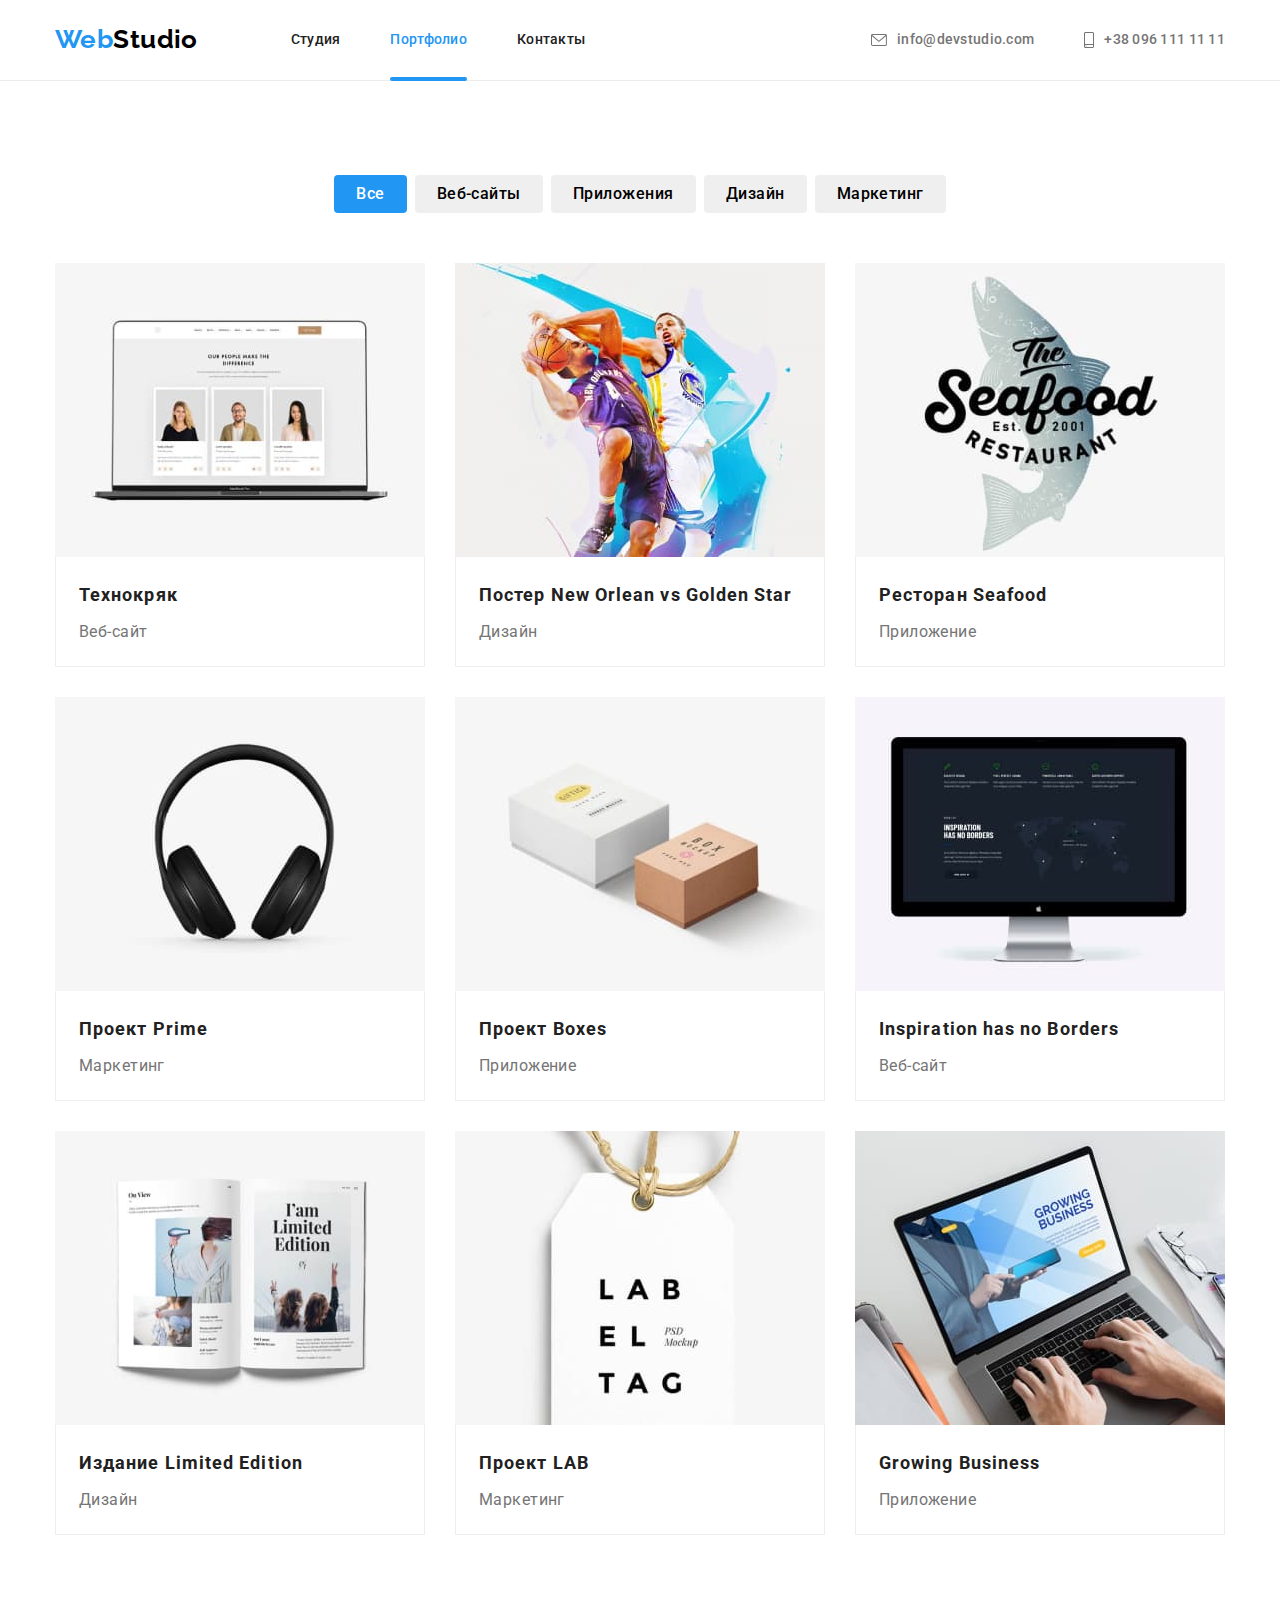
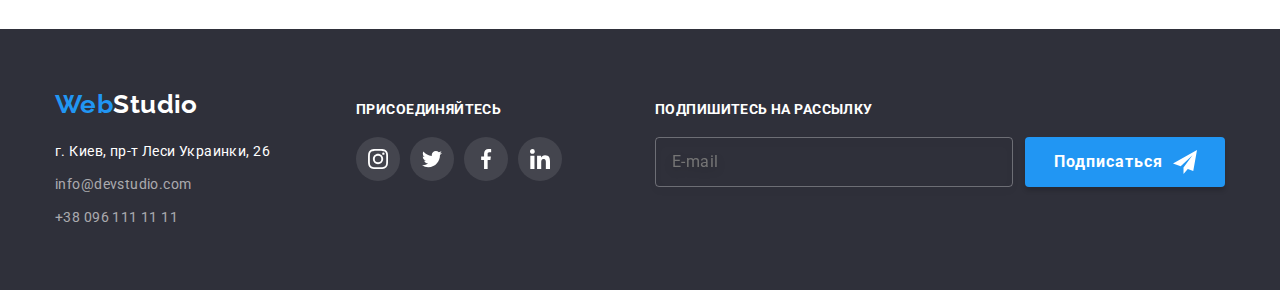
==== commit 587a02c4: "Переписав увесь код з CSS в SCSS із застосуванням БЕМ" ====
--- a/portfolio.html
+++ b/portfolio.html
@@ -13,15 +13,15 @@
       rel="stylesheet"
       href="https://cdnjs.cloudflare.com/ajax/libs/modern-normalize/1.1.0/modern-normalize.min.css"
     />
-    <link rel="stylesheet" href="./css/styles.css" />
+    <link rel="stylesheet" href="./css/main.min.css" />
   </head>
 
   <body>
-    <header class="page-header">
-      <div class="container page-header__container">
-        <nav class="page-header-nav">
-          <a class="logo page-header__logo link" href="./index.html"
-            >Web<span class="page-header__logo--accent">Studio</span></a
+    <header class="header">
+      <div class="container header__container">
+        <nav class="header-nav">
+          <a class="logo header__logo link" href="./index.html"
+            >Web<span class="header__logo--accent">Studio</span></a
           >
           <ul class="main-nav list">
             <li>
@@ -64,209 +64,212 @@
       <section class="section">
         <div class="container">
           <h1 class="visually-hidden">Наши работы</h1>
-          <ul class="portfolio-nav list">
-            <li class="item">
-              <button class="portfolio-nav-button see" type="button">
+          <ul class="portfolio__nav list">
+            <li class="portfolio__nav-item">
+              <button
+                class="portfolio-nav-button portfolio-nav-button--see"
+                type="button"
+              >
                 Все
               </button>
             </li>
-            <li class="item">
+            <li class="portfolio__nav-item">
               <button class="portfolio-nav-button" type="button">
                 Веб-сайты
               </button>
             </li>
-            <li class="item">
+            <li class="portfolio__nav-item">
               <button class="portfolio-nav-button" type="button">
                 Приложения
               </button>
             </li>
-            <li class="item">
+            <li class="portfolio__nav-item">
               <button class="portfolio-nav-button" type="button">Дизайн</button>
             </li>
-            <li class="item">
+            <li class="portfolio__nav-item">
               <button class="portfolio-nav-button" type="button">
                 Маркетинг
               </button>
             </li>
           </ul>
           <ul class="works list">
-            <li class="item">
-              <a class="link" href="">
-                <div class="works-thumb">
+            <li class="works__item">
+              <a class="link" href="">
+                <div class="overlay">
                   <img
                     src="./images/img3.1.jpg"
                     alt="изображение макбука с красиво оформленным веб-сайтом на экране"
                     width="370"
                   />
-                  <p class="works-overlay">
-                    Ресурс предлагает комплексные предложения с разным уровнем
-                    функционала и сервисов. Все это позволит посетителю получить
-                    исчерпывающие сведения о компании или частном лице.
-                  </p>
-                </div>
-                <div class="signature">
-                  <h3 class="title">Технокряк</h3>
-                  <p class="kind-of">Веб-сайт</p>
-                </div>
-              </a>
-            </li>
-            <li class="item">
-              <a class="link" href="">
-                <div class="works-thumb">
+                  <p class="overlay__text">
+                    Ресурс предлагает комплексные предложения с разным уровнем
+                    функционала и сервисов. Все это позволит посетителю получить
+                    исчерпывающие сведения о компании или частном лице.
+                  </p>
+                </div>
+                <div class="works__signature">
+                  <h3 class="works__title">Технокряк</h3>
+                  <p class="works__kind-of">Веб-сайт</p>
+                </div>
+              </a>
+            </li>
+            <li class="works__item">
+              <a class="link" href="">
+                <div class="overlay">
                   <img
                     src="./images/img3.2.jpg"
                     alt="изображение постера с баскетболистами, которые в прыжке борются за мяч"
                     width="370"
                   />
-                  <p class="works-overlay">
-                    Ресурс предлагает комплексные предложения с разным уровнем
-                    функционала и сервисов. Все это позволит посетителю получить
-                    исчерпывающие сведения о компании или частном лице.
-                  </p>
-                </div>
-                <div class="signature">
-                  <h3 class="title">Постер New Orlean vs Golden Star</h3>
-                  <p class="kind-of">Дизайн</p>
-                </div>
-              </a>
-            </li>
-            <li class="item">
-              <a class="link" href="">
-                <div class="works-thumb">
+                  <p class="overlay__text">
+                    Ресурс предлагает комплексные предложения с разным уровнем
+                    функционала и сервисов. Все это позволит посетителю получить
+                    исчерпывающие сведения о компании или частном лице.
+                  </p>
+                </div>
+                <div class="works__signature">
+                  <h3 class="works__title">Постер New Orlean vs Golden Star</h3>
+                  <p class="works__kind-of">Дизайн</p>
+                </div>
+              </a>
+            </li>
+            <li class="works__item">
+              <a class="link" href="">
+                <div class="overlay">
                   <img
                     src="./images/img3.3.jpg"
                     alt="изображение красивой надписи c названием ресторана на фоне большой рыбы"
                     width="370"
                   />
-                  <p class="works-overlay">
-                    Ресурс предлагает комплексные предложения с разным уровнем
-                    функционала и сервисов. Все это позволит посетителю получить
-                    исчерпывающие сведения о компании или частном лице.
-                  </p>
-                </div>
-                <div class="signature">
-                  <h3 class="title">Ресторан Seafood</h3>
-                  <p class="kind-of">Приложение</p>
-                </div>
-              </a>
-            </li>
-            <li class="item">
-              <a class="link" href="">
-                <div class="works-thumb">
+                  <p class="overlay__text">
+                    Ресурс предлагает комплексные предложения с разным уровнем
+                    функционала и сервисов. Все это позволит посетителю получить
+                    исчерпывающие сведения о компании или частном лице.
+                  </p>
+                </div>
+                <div class="works__signature">
+                  <h3 class="works__title">Ресторан Seafood</h3>
+                  <p class="works__kind-of">Приложение</p>
+                </div>
+              </a>
+            </li>
+            <li class="works__item">
+              <a class="link" href="">
+                <div class="overlay">
                   <img
                     src="./images/img3.4.jpg"
                     alt="изображение наушников закрытого типа"
                     width="370"
                   />
-                  <p class="works-overlay">
-                    Ресурс предлагает комплексные предложения с разным уровнем
-                    функционала и сервисов. Все это позволит посетителю получить
-                    исчерпывающие сведения о компании или частном лице.
-                  </p>
-                </div>
-                <div class="signature">
-                  <h3 class="title">Проект Prime</h3>
-                  <p class="kind-of">Маркетинг</p>
-                </div>
-              </a>
-            </li>
-            <li class="item">
-              <a class="link" href="">
-                <div class="works-thumb">
+                  <p class="overlay__text">
+                    Ресурс предлагает комплексные предложения с разным уровнем
+                    функционала и сервисов. Все это позволит посетителю получить
+                    исчерпывающие сведения о компании или частном лице.
+                  </p>
+                </div>
+                <div class="works__signature">
+                  <h3 class="works__title">Проект Prime</h3>
+                  <p class="works__kind-of">Маркетинг</p>
+                </div>
+              </a>
+            </li>
+            <li class="works__item">
+              <a class="link" href="">
+                <div class="overlay">
                   <img
                     src="./images/img3.5.jpg"
                     alt="изображение двух картонных коробок разной формы и цвета"
                     width="370"
                   />
-                  <p class="works-overlay">
-                    Ресурс предлагает комплексные предложения с разным уровнем
-                    функционала и сервисов. Все это позволит посетителю получить
-                    исчерпывающие сведения о компании или частном лице.
-                  </p>
-                </div>
-                <div class="signature">
-                  <h3 class="title">Проект Boxes</h3>
-                  <p class="kind-of">Приложение</p>
-                </div>
-              </a>
-            </li>
-            <li class="item">
-              <a class="link" href="">
-                <div class="works-thumb">
+                  <p class="overlay__text">
+                    Ресурс предлагает комплексные предложения с разным уровнем
+                    функционала и сервисов. Все это позволит посетителю получить
+                    исчерпывающие сведения о компании или частном лице.
+                  </p>
+                </div>
+                <div class="works__signature">
+                  <h3 class="works__title">Проект Boxes</h3>
+                  <p class="works__kind-of">Приложение</p>
+                </div>
+              </a>
+            </li>
+            <li class="works__item">
+              <a class="link" href="">
+                <div class="overlay">
                   <img
                     src="./images/img3.6.jpg"
                     alt="изображение красиво оформленного сайта на экране эппл ай мак"
                     width="370"
                   />
-                  <p class="works-overlay">
-                    Ресурс предлагает комплексные предложения с разным уровнем
-                    функционала и сервисов. Все это позволит посетителю получить
-                    исчерпывающие сведения о компании или частном лице.
-                  </p>
-                </div>
-                <div class="signature">
-                  <h3 class="title">Inspiration has no Borders</h3>
-                  <p class="kind-of">Веб-сайт</p>
-                </div>
-              </a>
-            </li>
-            <li class="item">
-              <a class="link" href="">
-                <div class="works-thumb">
+                  <p class="overlay__text">
+                    Ресурс предлагает комплексные предложения с разным уровнем
+                    функционала и сервисов. Все это позволит посетителю получить
+                    исчерпывающие сведения о компании или частном лице.
+                  </p>
+                </div>
+                <div class="works__signature">
+                  <h3 class="works__title">Inspiration has no Borders</h3>
+                  <p class="works__kind-of">Веб-сайт</p>
+                </div>
+              </a>
+            </li>
+            <li class="works__item">
+              <a class="link" href="">
+                <div class="overlay">
                   <img
                     src="./images/img3.7.jpg"
                     alt="изображение красиво свёрстанного журнала в развороте, с фотогравиями и статьями"
                     width="370"
                   />
-                  <p class="works-overlay">
-                    Ресурс предлагает комплексные предложения с разным уровнем
-                    функционала и сервисов. Все это позволит посетителю получить
-                    исчерпывающие сведения о компании или частном лице.
-                  </p>
-                </div>
-                <div class="signature">
-                  <h3 class="title">Издание Limited Edition</h3>
-                  <p class="kind-of">Дизайн</p>
-                </div>
-              </a>
-            </li>
-            <li class="item">
-              <a class="link" href="">
-                <div class="works-thumb">
+                  <p class="overlay__text">
+                    Ресурс предлагает комплексные предложения с разным уровнем
+                    функционала и сервисов. Все это позволит посетителю получить
+                    исчерпывающие сведения о компании или частном лице.
+                  </p>
+                </div>
+                <div class="works__signature">
+                  <h3 class="works__title">Издание Limited Edition</h3>
+                  <p class="works__kind-of">Дизайн</p>
+                </div>
+              </a>
+            </li>
+            <li class="works__item">
+              <a class="link" href="">
+                <div class="overlay">
                   <img
                     src="./images/img3.8.jpg"
                     alt="изображение бирки с надписью на английском Лаб эль таг"
                     width="370"
                   />
-                  <p class="works-overlay">
-                    Ресурс предлагает комплексные предложения с разным уровнем
-                    функционала и сервисов. Все это позволит посетителю получить
-                    исчерпывающие сведения о компании или частном лице.
-                  </p>
-                </div>
-                <div class="signature">
-                  <h3 class="title">Проект LAB</h3>
-                  <p class="kind-of">Маркетинг</p>
-                </div>
-              </a>
-            </li>
-            <li class="item">
-              <a class="link" href="">
-                <div class="works-thumb">
+                  <p class="overlay__text">
+                    Ресурс предлагает комплексные предложения с разным уровнем
+                    функционала и сервисов. Все это позволит посетителю получить
+                    исчерпывающие сведения о компании или частном лице.
+                  </p>
+                </div>
+                <div class="works__signature">
+                  <h3 class="works__title">Проект LAB</h3>
+                  <p class="works__kind-of">Маркетинг</p>
+                </div>
+              </a>
+            </li>
+            <li class="works__item">
+              <a class="link" href="">
+                <div class="overlay">
                   <img
                     src="./images/img3.9.jpg"
                     alt="изображение экрана ноутбука на котором открыт сайт приложения. Название которого на английском-Гроувин бизнесс"
                     width="370"
                   />
-                  <p class="works-overlay">
-                    Ресурс предлагает комплексные предложения с разным уровнем
-                    функционала и сервисов. Все это позволит посетителю получить
-                    исчерпывающие сведения о компании или частном лице.
-                  </p>
-                </div>
-                <div class="signature">
-                  <h3 class="title">Growing Business</h3>
-                  <p class="kind-of">Приложение</p>
+                  <p class="overlay__text">
+                    Ресурс предлагает комплексные предложения с разным уровнем
+                    функционала и сервисов. Все это позволит посетителю получить
+                    исчерпывающие сведения о компании или частном лице.
+                  </p>
+                </div>
+                <div class="works__signature">
+                  <h3 class="works__title">Growing Business</h3>
+                  <p class="works__kind-of">Приложение</p>
                 </div>
               </a>
             </li>
@@ -275,30 +278,32 @@
       </section>
     </main>
 
-    <footer class="page-footer">
-      <div class="container">
-        <div class="footer-adress-container">
-          <a class="logo link" href="./index.html"
-            >Web<span class="accent">Studio</span></a
+    <footer class="footer">
+      <div class="container footer__container">
+        <div class="footer__adress-container">
+          <a class="footer__logo logo link" href="./index.html"
+            >Web<span class="footer__logo--accent">Studio</span></a
           >
           <address>
-            <ul class="list address-links">
-              <li class="item">
+            <ul class="list address">
+              <li>
                 <a
-                  class="link googlmaps"
+                  class="link address__googlmaps"
                   href="https://goo.gl/maps/piqngm7oDQpEDh6u6"
                   target="_blank"
                   rel="noopener nofollow noreferrer"
                   >г. Киев, пр-т Леси Украинки, 26</a
                 >
               </li>
-              <li class="item">
-                <a class="link contacts" href="mailto:info@devstudio.com"
+              <li>
+                <a
+                  class="link address__contacts"
+                  href="mailto:info@devstudio.com"
                   >info@devstudio.com</a
                 >
               </li>
-              <li class="item">
-                <a class="link contacts" href="tel:+380961111111"
+              <li>
+                <a class="link address__contacts" href="tel:+380961111111"
                   >+38 096 111 11 11</a
                 >
               </li>
@@ -306,42 +311,74 @@
           </address>
         </div>
         <div class="footer-join-container">
-          <h2 class="title">присоединяйтесь</h2>
+          <h2 class="footer-join-container__title">присоединяйтесь</h2>
           <ul class="social-link list">
             <li>
-              <a class="link" href="#" aria-label="instagramm link">
-                <svg class="icon" width="20" height="20">
+              <a
+                class="footer-join-container__link social-link__link link"
+                href="#"
+                aria-label="instagramm link"
+              >
+                <svg
+                  class="footer-join-container__icon social-link__icon"
+                  width="20"
+                  height="20"
+                >
                   <use href="./images/sprite.svg#icon-instagram"></use>
                 </svg>
               </a>
             </li>
             <li>
-              <a class="link" href="#" aria-label="twitter-link">
-                <svg class="icon" width="20" height="20">
+              <a
+                class="footer-join-container__link social-link__link link"
+                href="#"
+                aria-label="twitter-link"
+              >
+                <svg
+                  class="footer-join-container__icon social-link__icon"
+                  width="20"
+                  height="20"
+                >
                   <use href="./images/sprite.svg#icon-twitter"></use>
                 </svg>
               </a>
             </li>
             <li>
-              <a class="link" href="#" aria-label="facebook link">
-                <svg class="icon" width="20" height="20">
+              <a
+                class="footer-join-container__link social-link__link link"
+                href="#"
+                aria-label="facebook link"
+              >
+                <svg
+                  class="footer-join-container__icon social-link__icon"
+                  width="20"
+                  height="20"
+                >
                   <use href="./images/sprite.svg#icon-facebook"></use>
                 </svg>
               </a>
             </li>
             <li>
-              <a class="link" href="#" aria-label="linkedin link">
-                <svg class="icon" width="20" height="20">
+              <a
+                class="footer-join-container__link social-link__link link"
+                href="#"
+                aria-label="linkedin link"
+              >
+                <svg
+                  class="footer-join-container__icon social-link__icon"
+                  width="20"
+                  height="20"
+                >
                   <use href="./images/sprite.svg#icon-linkedin"></use>
                 </svg>
               </a>
             </li>
           </ul>
         </div>
-        <form class="footer-subscribe-form js-subscribe-form">
-          <label class="form-label">
+        <form class="subscribe-form footer__subscribe-form js-subscribe-form">
+          <label class="subscribe-form__form-label">
             <input
-              class="form-input"
+              class="subscribe-form__form-input"
               type="email"
               name="mail"
               placeholder="E-mail"
@@ -349,14 +386,15 @@
             />Подпишитесь на рассылку</label
           >
 
-          <button class="footer-subscribe-button" type="submit">
+          <button class="subscribe-button" type="submit">
             Подписаться
-            <svg class="footer-subscribe-button__icon" width="24" height="24">
+            <svg class="subscribe-button__icon" width="24" height="24">
               <use href="./images/sprite.svg#icon-send"></use>
             </svg>
           </button>
         </form>
       </div>
     </footer>
+    <script src="./js/footer.js"></script>
   </body>
 </html>
--- a/css/main.min.css
+++ b/css/main.min.css
@@ -0,0 +1 @@
+.visually-hidden{position:absolute;width:1px;height:1px;margin:-1px;border:0;padding:0;white-space:nowrap;-webkit-clip-path:inset(100%);clip-path:inset(100%);clip:rect(0 0 0 0);overflow:hidden}body{background-color:#fff;color:#757575;font-family:"Roboto",sans-serif;font-size:14px;line-height:1.71;letter-spacing:.03em}html{-webkit-box-sizing:border-box;box-sizing:border-box}h1,h2,h3,h4,h5,h6,p{margin-top:0px}p{margin-bottom:0px}.list{padding:0px;margin:0px;list-style:none}.link{text-decoration:none;color:inherit}img{display:block;max-width:100%;height:auto}address{font-style:normal}button{font:inherit;border:none;cursor:pointer}.section{padding-top:94px;padding-bottom:94px}.section__title{margin-bottom:50px;color:#212121;font-size:36px;line-height:1.17;text-align:center}.container{width:1200px;padding:0px 15px;margin-left:auto;margin-right:auto}.subscribe-button{position:absolute;bottom:0;right:0;padding-top:10px;padding-bottom:10px;padding-left:29px;padding-right:62px;min-width:200px;min-height:50px;font-weight:700;font-size:16px;line-height:1.875;letter-spacing:.06em;color:#fff;background:#2196f3;-webkit-box-shadow:0px 4px 4px rgba(0,0,0,.15);box-shadow:0px 4px 4px rgba(0,0,0,.15);border-radius:4px}.subscribe-button__icon{position:absolute;top:13px;right:28px}.hero-button{display:block;border-radius:4px;padding:10px 32px;margin:0px auto 0px;min-width:200px;background:#2196f3;color:#fff;font-weight:700;font-size:16px;line-height:1.88;letter-spacing:.06em;-webkit-box-shadow:0px 4px 4px rgba(0,0,0,.15);box-shadow:0px 4px 4px rgba(0,0,0,.15)}.modal__send-button{display:block;margin:auto;min-width:200px;min-height:50px;font-weight:700;font-size:16px;line-height:1.875;letter-spacing:.06em;color:#fff;background:#188ce8;-webkit-box-shadow:0px 4px 4px rgba(0,0,0,.15);box-shadow:0px 4px 4px rgba(0,0,0,.15);border-radius:4px}.data-close-modal-button{position:absolute;top:8px;right:8px;display:-webkit-box;display:-ms-flexbox;display:flex;-webkit-box-pack:center;-ms-flex-pack:center;justify-content:center;-webkit-box-align:center;-ms-flex-align:center;align-items:center;width:30px;height:30px;background-color:#fff;border:1px solid rgba(0,0,0,.1);border-radius:50%;-webkit-transition-property:color;transition-property:color;-webkit-transition-duration:250ms;transition-duration:250ms;-webkit-transition-timing-function:cubic-bezier(0.4, 0, 0.2, 1);transition-timing-function:cubic-bezier(0.4, 0, 0.2, 1)}.data-close-modal-button__icon{fill:currentColor}.data-close-modal-button__icon:hover,.data-close-modal-button__icon :focus{color:#2196f3}.portfolio-nav-button{padding:6px 22px;border-radius:4px;background:.portfolio-nav-button portfolio-button-bg-color;color:.portfolio-nav-button title-text-color;font-weight:500;font-size:16px;line-height:1.62;text-align:center;letter-spacing:.03em;-webkit-transition-property:background-color,color,-webkit-box-shadow;transition-property:background-color,color,-webkit-box-shadow;transition-property:background-color,color,box-shadow;transition-property:background-color,color,box-shadow,-webkit-box-shadow;-webkit-transition-duration:.portfolio-nav-button transition-duration;transition-duration:.portfolio-nav-button transition-duration;-webkit-transition-timing-function:.portfolio-nav-button transition-timing-function;transition-timing-function:.portfolio-nav-button transition-timing-function}.portfolio-nav-button--see{background:#2196f3;color:#fff}.portfolio-nav-button:hover{background-color:#2196f3;color:#fff;-webkit-box-shadow:0px 3px 1px rgba(0,0,0,.1),0px 1px 2px rgba(0,0,0,.08),0px 2px 2px rgba(0,0,0,.12);box-shadow:0px 3px 1px rgba(0,0,0,.1),0px 1px 2px rgba(0,0,0,.08),0px 2px 2px rgba(0,0,0,.12)}.portfolio-nav-button:focus{background-color:#2196f3;color:#fff;-webkit-box-shadow:0px 3px 1px rgba(0,0,0,.1),0px 1px 2px rgba(0,0,0,.08),0px 2px 2px rgba(0,0,0,.12);box-shadow:0px 3px 1px rgba(0,0,0,.1),0px 1px 2px rgba(0,0,0,.08),0px 2px 2px rgba(0,0,0,.12)}.logo{color:#2196f3;font-family:"Raleway",sans-serif;font-weight:700;font-size:26px;line-height:1.2}.main-nav{display:-webkit-box;display:-ms-flexbox;display:flex;-ms-flex-wrap:wrap;flex-wrap:wrap;gap:50px}.main-nav__link{padding-top:32px;padding-bottom:32px;color:#212121;font-weight:500;line-height:1.14;letter-spacing:.02em;-webkit-transition-property:color;transition-property:color;-webkit-transition-duration:250ms;transition-duration:250ms;-webkit-transition-timing-function:cubic-bezier(0.4, 0, 0.2, 1);transition-timing-function:cubic-bezier(0.4, 0, 0.2, 1)}.main-nav__link:hover{color:#2196f3}.main-nav__link:focus{color:#2196f3}.main-nav__link--current{position:relative;color:#2196f3}.main-nav__link--current::after{content:"";position:absolute;display:block;width:100%;height:4px;bottom:-1px;border-radius:2px;background-color:#2196f3;-webkit-transform:translateY(1px);transform:translateY(1px)}.auth-nav{display:-webkit-box;display:-ms-flexbox;display:flex;-ms-flex-wrap:wrap;flex-wrap:wrap;gap:50px}.auth-nav__link{display:-webkit-box;display:-ms-flexbox;display:flex;-ms-flex-wrap:wrap;flex-wrap:wrap;gap:10px;-webkit-box-align:center;-ms-flex-align:center;align-items:center;padding-top:32px;padding-bottom:32px;font-weight:500;line-height:1.14;letter-spacing:.02em;color:#757575;-webkit-transition-property:color;transition-property:color;-webkit-transition-duration:var(--transition-duration);transition-duration:var(--transition-duration);-webkit-transition-timing-function:var(--transition-timing-function);transition-timing-function:var(--transition-timing-function)}.auth-nav__link:hover{color:#2196f3}.auth-nav__link:focus{color:#2196f3}.auth-nav__icon-envelope,.auth-nav__icon-smartphone{fill:currentColor}.address{display:-webkit-box;display:-ms-flexbox;display:flex;-ms-flex-wrap:wrap;flex-wrap:wrap;gap:9px}.address__googlmaps{color:#fff;font-style:normal;-webkit-transition-property:color;transition-property:color;-webkit-transition-duration:250ms;transition-duration:250ms;-webkit-transition-timing-function:cubic-bezier(0.4, 0, 0.2, 1);transition-timing-function:cubic-bezier(0.4, 0, 0.2, 1)}.address__contacts{color:rgba(255,255,255,.6);font-style:normal;-webkit-transition-property:color;transition-property:color;-webkit-transition-duration:250ms;transition-duration:250ms;-webkit-transition-timing-function:cubic-bezier(0.4, 0, 0.2, 1);transition-timing-function:cubic-bezier(0.4, 0, 0.2, 1)}.address__contacts:hover{color:#2196f3}.address__contacts:focus{color:#2196f3}.social-link{display:-webkit-box;display:-ms-flexbox;display:flex;-ms-flex-wrap:wrap;flex-wrap:wrap;gap:10px}.social-link__link{display:-webkit-box;display:-ms-flexbox;display:flex;-ms-flex-wrap:wrap;flex-wrap:wrap;-webkit-box-pack:center;-ms-flex-pack:center;justify-content:center;-webkit-box-align:center;-ms-flex-align:center;align-items:center;width:44px;height:44px;border-radius:50%;-webkit-transition-property:background-color,color;transition-property:background-color,color;-webkit-transition-duration:250ms;transition-duration:250ms;-webkit-transition-timing-function:cubic-bezier(0.4, 0, 0.2, 1);transition-timing-function:cubic-bezier(0.4, 0, 0.2, 1)}.social-link__icon{fill:#afb1b8}.subscribe-form__form-label{position:absolute;bottom:0;left:0;display:-webkit-box;display:-ms-flexbox;display:flex;-webkit-box-orient:vertical;-webkit-box-direction:reverse;-ms-flex-direction:column-reverse;flex-direction:column-reverse;gap:20px;width:358px;font-weight:700;font-size:14px;line-height:1.1428571429;text-transform:uppercase;color:#fff}.subscribe-form__form-input{padding-top:14px;padding-bottom:14px;padding-left:16px;display:block;font-size:16px;line-height:1.25;letter-spacing:.03em;color:rgba(255,255,255,.6);background:rgba(0,0,0,0);border:1px solid rgba(255,255,255,.3);-webkit-filter:drop-shadow(0px 4px 4px rgba(0, 0, 0, 0.15));filter:drop-shadow(0px 4px 4px rgba(0, 0, 0, 0.15));border-radius:4px}.backdrop{width:100%;height:100%;background-color:rgba(0,0,0,.2);-webkit-transition-property:background-color,opacity,visibility;transition-property:background-color,opacity,visibility;-webkit-transition-duration:950ms;transition-duration:950ms;-webkit-transition-timing-function:cubic-bezier(0.4, 0, 0.2, 1);transition-timing-function:cubic-bezier(0.4, 0, 0.2, 1)}.backdrop__is-hidden{opacity:0;visibility:hidden;pointer-events:none}.backdrop__is-hidden .modal{background-color:rgba(0,0,0,0);-webkit-transform:translate(-50%, -50%) scale(0.4) rotate(360deg);transform:translate(-50%, -50%) scale(0.4) rotate(360deg)}.modal{position:absolute;top:50%;left:50%;width:528px;height:581px;background-color:#fff;-webkit-box-shadow:0px 1px 3px rgba(0,0,0,.12),0px 1px 1px rgba(0,0,0,.14),0px 2px 1px rgba(0,0,0,.2);box-shadow:0px 1px 3px rgba(0,0,0,.12),0px 1px 1px rgba(0,0,0,.14),0px 2px 1px rgba(0,0,0,.2);border-radius:4px;-webkit-transform:translate(-50%, -50%) scale(1) rotate(0);transform:translate(-50%, -50%) scale(1) rotate(0);-webkit-transition-property:background-color,-webkit-transform;transition-property:background-color,-webkit-transform;transition-property:transform,background-color;transition-property:transform,background-color,-webkit-transform;-webkit-transition-duration:950ms;transition-duration:950ms;-webkit-transition-timing-function:cubic-bezier(0.4, 0, 0.2, 1);transition-timing-function:cubic-bezier(0.4, 0, 0.2, 1)}.form{width:100%;height:100%;padding:40px}.form__title{display:block;margin-bottom:30px;font-size:20px;line-height:1.15;text-align:center;color:#212121}.form-data-box{display:-webkit-box;display:-ms-flexbox;display:flex;-webkit-box-orient:vertical;-webkit-box-direction:normal;-ms-flex-direction:column;flex-direction:column;gap:28px}.form-data-box__item{position:relative}.form-data-box__label{position:absolute;top:50%;left:42px;display:block;text-align:start;font-size:12px;line-height:1.1666666667;letter-spacing:.01em;color:#757575;-webkit-transform:translateY(-50%);transform:translateY(-50%);-webkit-transition:-webkit-transform 250ms cubic-bezier(0.4, 0, 0.2, 1);transition:-webkit-transform 250ms cubic-bezier(0.4, 0, 0.2, 1);transition:transform 250ms cubic-bezier(0.4, 0, 0.2, 1);transition:transform 250ms cubic-bezier(0.4, 0, 0.2, 1), -webkit-transform 250ms cubic-bezier(0.4, 0, 0.2, 1)}.form-data-box__input{padding-top:12px;padding-bottom:12px;padding-right:12px;padding-left:42px;width:100%;outline:rgba(0,0,0,0);border:1px solid rgba(33,33,33,.2);border-radius:4px;-webkit-transition-property:border;transition-property:border;-webkit-transition-duration:250ms;transition-duration:250ms;-webkit-transition-timing-function:cubic-bezier(0.4, 0, 0.2, 1);transition-timing-function:cubic-bezier(0.4, 0, 0.2, 1)}.form-data-box__input:focus{border:1px solid #2196f3}.form-data-box__input:not(:-moz-placeholder-shown)+.form-data-box__label{transform:translate(-42px, -38px)}.form-data-box__input:not(:-ms-input-placeholder)+.form-data-box__label{transform:translate(-42px, -38px)}.form-data-box__input:focus+.form-data-box__label,.form-data-box__input:not(:placeholder-shown)+.form-data-box__label{-webkit-transform:translate(-42px, -38px);transform:translate(-42px, -38px)}.form-data-box__icon{position:absolute;top:50%;left:0;-webkit-transform:translate(15px, -50%);transform:translate(15px, -50%);-webkit-transition-property:fill;transition-property:fill;-webkit-transition-duration:250ms;transition-duration:250ms;-webkit-transition-timing-function:cubic-bezier(0.4, 0, 0.2, 1);transition-timing-function:cubic-bezier(0.4, 0, 0.2, 1)}.form-data-box__input:focus~.form-data-box__icon{fill:#2196f3}.form__message{position:relative}.form__comment{display:block;position:absolute;-webkit-transform:translateY(-18px);transform:translateY(-18px)}.form__textarea{display:block;margin-top:28px;margin-bottom:20px;padding:12px 16px;resize:none;width:100%;outline:rgba(0,0,0,0);border:1px solid rgba(33,33,33,.2);border-radius:4px;font-size:12px;line-height:1.1666666667;letter-spacing:.01em;color:#757575;-webkit-transition-property:border;transition-property:border;-webkit-transition-duration:250ms;transition-duration:250ms;-webkit-transition-timing-function:cubic-bezier(0.4, 0, 0.2, 1);transition-timing-function:cubic-bezier(0.4, 0, 0.2, 1)}.form__textarea::-webkit-input-placeholder{font-size:12px;line-height:1.1666666667;letter-spacing:.01em;color:rgba(117,117,117,.5)}.form__textarea::-moz-placeholder{font-size:12px;line-height:1.1666666667;letter-spacing:.01em;color:rgba(117,117,117,.5)}.form__textarea:-ms-input-placeholder{font-size:12px;line-height:1.1666666667;letter-spacing:.01em;color:rgba(117,117,117,.5)}.form__textarea::-ms-input-placeholder{font-size:12px;line-height:1.1666666667;letter-spacing:.01em;color:rgba(117,117,117,.5)}.form__textarea::placeholder{font-size:12px;line-height:1.1666666667;letter-spacing:.01em;color:rgba(117,117,117,.5)}.form__textarea:focus{border:1px solid #2196f3}.form__agreement{display:-webkit-box;display:-ms-flexbox;display:flex;-webkit-box-pack:center;-ms-flex-pack:center;justify-content:center;-webkit-box-align:center;-ms-flex-align:center;align-items:center;margin-top:20px;margin-bottom:30px}.form__agreement-link{color:#2196f3;text-underline-position:under}.form__checkbox-icon{display:block;width:16px;height:15px;margin-right:7px;background-size:contain;background-repeat:no-repeat;background-position:center;border:2px solid #212121;border-radius:2px;background-image:url("../images/icon-check.svg");-webkit-transition-property:background-color,border;transition-property:background-color,border;-webkit-transition-duration:250ms;transition-duration:250ms;-webkit-transition-timing-function:cubic-bezier(0.4, 0, 0.2, 1);transition-timing-function:cubic-bezier(0.4, 0, 0.2, 1)}.form__checkbox:checked+.form__checkbox-icon{border-color:rgba(0,0,0,0);background-color:#2196f3}.overlay{position:relative;overflow:hidden}.overlay__text{position:absolute;bottom:0;left:0;-webkit-transform:translateY(100%);transform:translateY(100%);opacity:0;padding:63px 24px;width:100%;height:100%;font-size:18px;line-height:1.5555555556;color:#fff;background-color:rgba(33,150,243,.9);-webkit-transition:opacity 250ms cubic-bezier(0.4, 0, 0.2, 1),-webkit-transform 250ms cubic-bezier(0.4, 0, 0.2, 1);transition:opacity 250ms cubic-bezier(0.4, 0, 0.2, 1),-webkit-transform 250ms cubic-bezier(0.4, 0, 0.2, 1);transition:transform 250ms cubic-bezier(0.4, 0, 0.2, 1),opacity 250ms cubic-bezier(0.4, 0, 0.2, 1);transition:transform 250ms cubic-bezier(0.4, 0, 0.2, 1),opacity 250ms cubic-bezier(0.4, 0, 0.2, 1),-webkit-transform 250ms cubic-bezier(0.4, 0, 0.2, 1)}.header{width:100%;background-color:#fff;border-bottom:1px solid #ececec}.header__container{display:-webkit-box;display:-ms-flexbox;display:flex;-ms-flex-wrap:wrap;flex-wrap:wrap;-webkit-box-align:center;-ms-flex-align:center;align-items:center;-webkit-box-pack:justify;-ms-flex-pack:justify;justify-content:space-between}.header-nav{display:-webkit-box;display:-ms-flexbox;display:flex;-webkit-box-align:center;-ms-flex-align:center;align-items:center}.header__logo{margin-right:93px;padding-top:24px;padding-bottom:25px}.header__logo--accent{color:#000}.footer{padding:60px 0px;background-color:#2f303a}.footer__container{position:relative;display:-webkit-box;display:-ms-flexbox;display:flex}.footer__adress-container{width:231px;margin-right:70px}.footer__logo{display:inline-block;margin-bottom:20px}.footer__logo--accent{color:#fff}.footer-join-container__title{margin-top:12px;margin-bottom:20px;font-size:14px;line-height:1.1428571429;text-transform:uppercase;color:#fff}.footer-join-container__link{background-color:rgba(255,255,255,.1);-webkit-transition-property:background-color;transition-property:background-color;-webkit-transition-duration:250ms;transition-duration:250ms;-webkit-transition-timing-function:cubic-bezier(0.4, 0, 0.2, 1);transition-timing-function:cubic-bezier(0.4, 0, 0.2, 1)}.footer-join-container__link:focus{background:#2196f3}.footer-join-container__link:hover{background:#2196f3}.footer-join-container__icon{fill:#fff}.footer__subscribe-form{position:absolute;top:12px;right:15px;display:-webkit-box;display:-ms-flexbox;display:flex;width:570px;height:86px}.hero{max-width:1600px;margin-left:auto;margin-right:auto;padding-top:200px;padding-bottom:200px;background-color:#2f303a;background-image:-webkit-gradient(linear, left top, left bottom, from(rgba(47, 48, 58, 0.4)), to(rgba(47, 48, 58, 0.4))),url(../images/Img-bg-hero.jpg);background-image:linear-gradient(rgba(47, 48, 58, 0.4), rgba(47, 48, 58, 0.4)),url(../images/Img-bg-hero.jpg);background-repeat:no-repeat;background-size:cover;background-position:center}.hero__title{width:696px;margin:0px auto 30px;color:#fff;font-weight:900;font-size:44px;line-height:1.36;text-align:center;letter-spacing:.06em;text-transform:uppercase}.hero__backdrop{z-index:11;position:fixed;top:0;left:0}.advantages{display:-webkit-box;display:-ms-flexbox;display:flex;-ms-flex-wrap:wrap;flex-wrap:wrap;gap:30px}.advantages__item{display:-webkit-box;display:-ms-flexbox;display:flex;-ms-flex-wrap:wrap;flex-wrap:wrap;-ms-flex-preferred-size:calc((100% - 90px)/4);flex-basis:calc((100% - 90px)/4)}.advantages__icon-container{margin-bottom:30px;display:-webkit-box;display:-ms-flexbox;display:flex;-webkit-box-pack:center;-ms-flex-pack:center;justify-content:center;-webkit-box-align:center;-ms-flex-align:center;align-items:center;width:100%;height:120px;background-color:#f5f4fa}.advantages__title{margin-bottom:10px;font-size:14px;line-height:1.14;text-transform:uppercase;color:#212121}.specialization{padding-top:0px}.specialization__list{display:-webkit-box;display:-ms-flexbox;display:flex;-ms-flex-wrap:wrap;flex-wrap:wrap;gap:30px}.specialization__thumb{position:relative}.specialization__title{position:absolute;bottom:0;width:100%;height:70px;margin-bottom:0;display:-webkit-box;display:-ms-flexbox;display:flex;-webkit-box-pack:center;-ms-flex-pack:center;justify-content:center;-webkit-box-align:center;-ms-flex-align:center;align-items:center;font-size:14px;line-height:1.1428571429;text-align:center;text-transform:uppercase;color:#fff;background:rgba(47,48,58,.8)}.team{background-color:#f5f4fa}.team__list{display:-webkit-box;display:-ms-flexbox;display:flex}.team__item{padding-bottom:30px;display:-webkit-box;display:-ms-flexbox;display:flex;-ms-flex-wrap:wrap;flex-wrap:wrap;-ms-flex-preferred-size:calc((100% - 90px)/4);flex-basis:calc((100% - 90px)/4);-webkit-box-orient:vertical;-webkit-box-direction:normal;-ms-flex-direction:column;flex-direction:column;-webkit-box-pack:start;-ms-flex-pack:start;justify-content:start;-webkit-box-align:center;-ms-flex-align:center;align-items:center;background-color:#fff;border-radius:0px 0px 4px 4px;-webkit-box-shadow:0px 1px 3px rgba(0,0,0,.12),0px 1px 1px rgba(0,0,0,.14),0px 2px 1px rgba(0,0,0,.2);box-shadow:0px 1px 3px rgba(0,0,0,.12),0px 1px 1px rgba(0,0,0,.14),0px 2px 1px rgba(0,0,0,.2)}.team__item+.team__item{margin-left:30px}.team__img{padding-bottom:30px}.team__title{margin-bottom:10px;font-weight:500;font-size:16px;line-height:1.19;text-align:center;color:#212121}.team__position{margin-bottom:16px;font-size:16px;line-height:1.19;text-align:center}.team__social-link:hover{background-color:#2196f3;color:#fff}.team__social-link:focus{background-color:#2196f3;color:#fff}.team-social-link__icon{fill:currentColor}.clients{margin-right:auto;margin-left:auto;display:-webkit-box;display:-ms-flexbox;display:flex;-webkit-box-pack:justify;-ms-flex-pack:justify;justify-content:space-between}.clients__link{width:170px;height:92px;display:-webkit-box;display:-ms-flexbox;display:flex;-ms-flex-wrap:wrap;flex-wrap:wrap;-webkit-box-pack:center;-ms-flex-pack:center;justify-content:center;-webkit-box-align:center;-ms-flex-align:center;align-items:center;border:1px solid #afb1b8;border-radius:4px;-webkit-transition-property:color,border;transition-property:color,border;-webkit-transition-duration:250ms;transition-duration:250ms;-webkit-transition-timing-function:cubic-bezier(0.4, 0, 0.2, 1);transition-timing-function:cubic-bezier(0.4, 0, 0.2, 1)}.clients__link:focus{color:#2196f3;border:1px solid #2196f3}.clients__link:hover{color:#2196f3;border:1px solid #2196f3}.clients__icon{fill:#afb1b8}.clients__icon{fill:currentColor}.portfolio__nav{display:-webkit-box;display:-ms-flexbox;display:flex;-webkit-box-pack:center;-ms-flex-pack:center;justify-content:center;margin-bottom:50px}.portfolio__nav-item:not(:last-child){margin-right:8px}.works{display:-webkit-box;display:-ms-flexbox;display:flex;-ms-flex-wrap:wrap;flex-wrap:wrap;gap:30px}.works__item{-ms-flex-preferred-size:calc((100% - 60px)/3);flex-basis:calc((100% - 60px)/3);-webkit-transition-property:-webkit-box-shadow;transition-property:-webkit-box-shadow;transition-property:box-shadow;transition-property:box-shadow, -webkit-box-shadow;-webkit-transition-duration:250ms;transition-duration:250ms;-webkit-transition-timing-function:cubic-bezier(0.4, 0, 0.2, 1);transition-timing-function:cubic-bezier(0.4, 0, 0.2, 1)}.works__item:hover{-webkit-box-shadow:0px 1px 1px rgba(0,0,0,.12),0px 4px 4px rgba(0,0,0,.06),1px 4px 6px rgba(0,0,0,.16);box-shadow:0px 1px 1px rgba(0,0,0,.12),0px 4px 4px rgba(0,0,0,.06),1px 4px 6px rgba(0,0,0,.16)}.works__item:focus{-webkit-box-shadow:0px 1px 1px rgba(0,0,0,.12),0px 4px 4px rgba(0,0,0,.06),1px 4px 6px rgba(0,0,0,.16);box-shadow:0px 1px 1px rgba(0,0,0,.12),0px 4px 4px rgba(0,0,0,.06),1px 4px 6px rgba(0,0,0,.16)}.works__item:hover .overlay__text{-webkit-transform:translateY(0);transform:translateY(0);opacity:1}.works__item:focus .overlay__text{-webkit-transform:translateY(0);transform:translateY(0);opacity:1}.works__signature{padding-top:20px;padding-bottom:19px;padding-left:23px;padding-right:23px;border-right:1px solid #eee;border-left:1px solid #eee;border-bottom:1px solid #eee}.works__title{margin-bottom:4px;color:#212121;font-size:18px;line-height:2;letter-spacing:.06em}.works__kind-of{color:#757575;font-weight:400;font-size:16px;line-height:1.88}/*# sourceMappingURL=main.min.css.map */